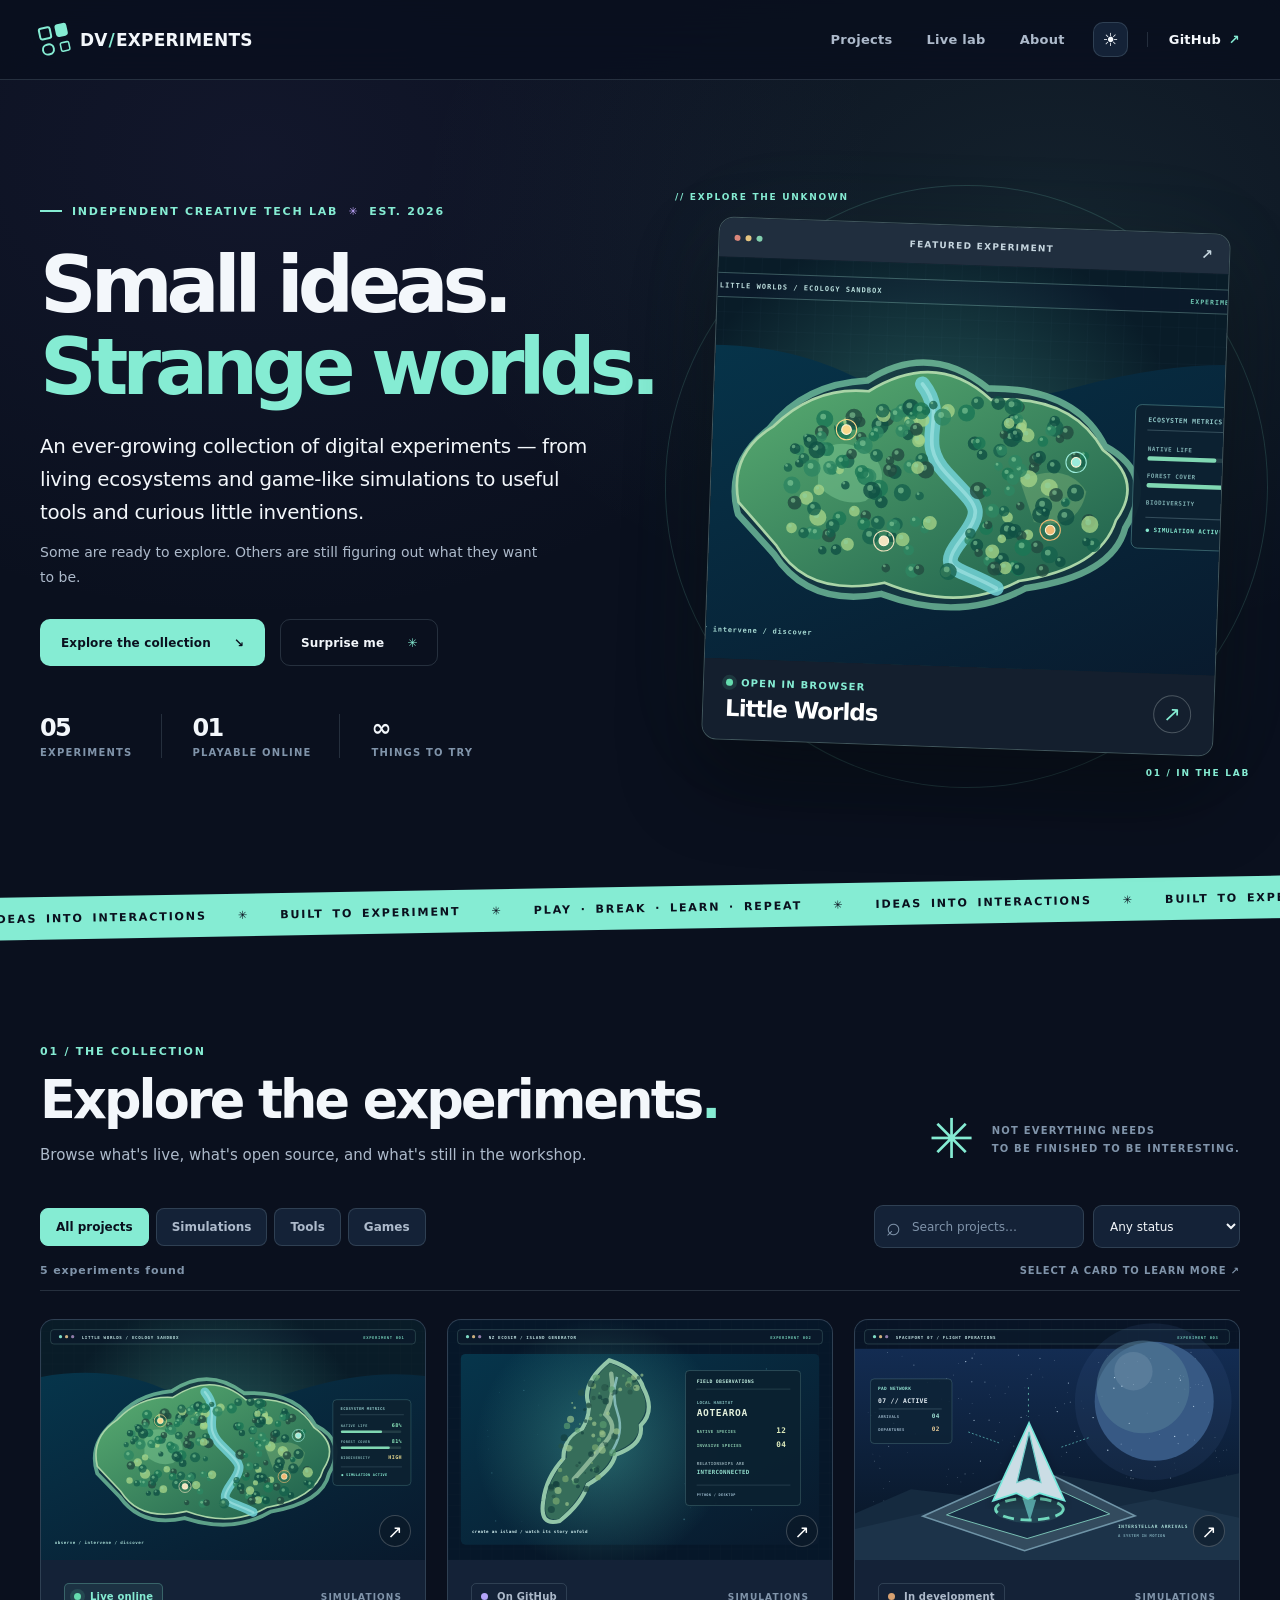
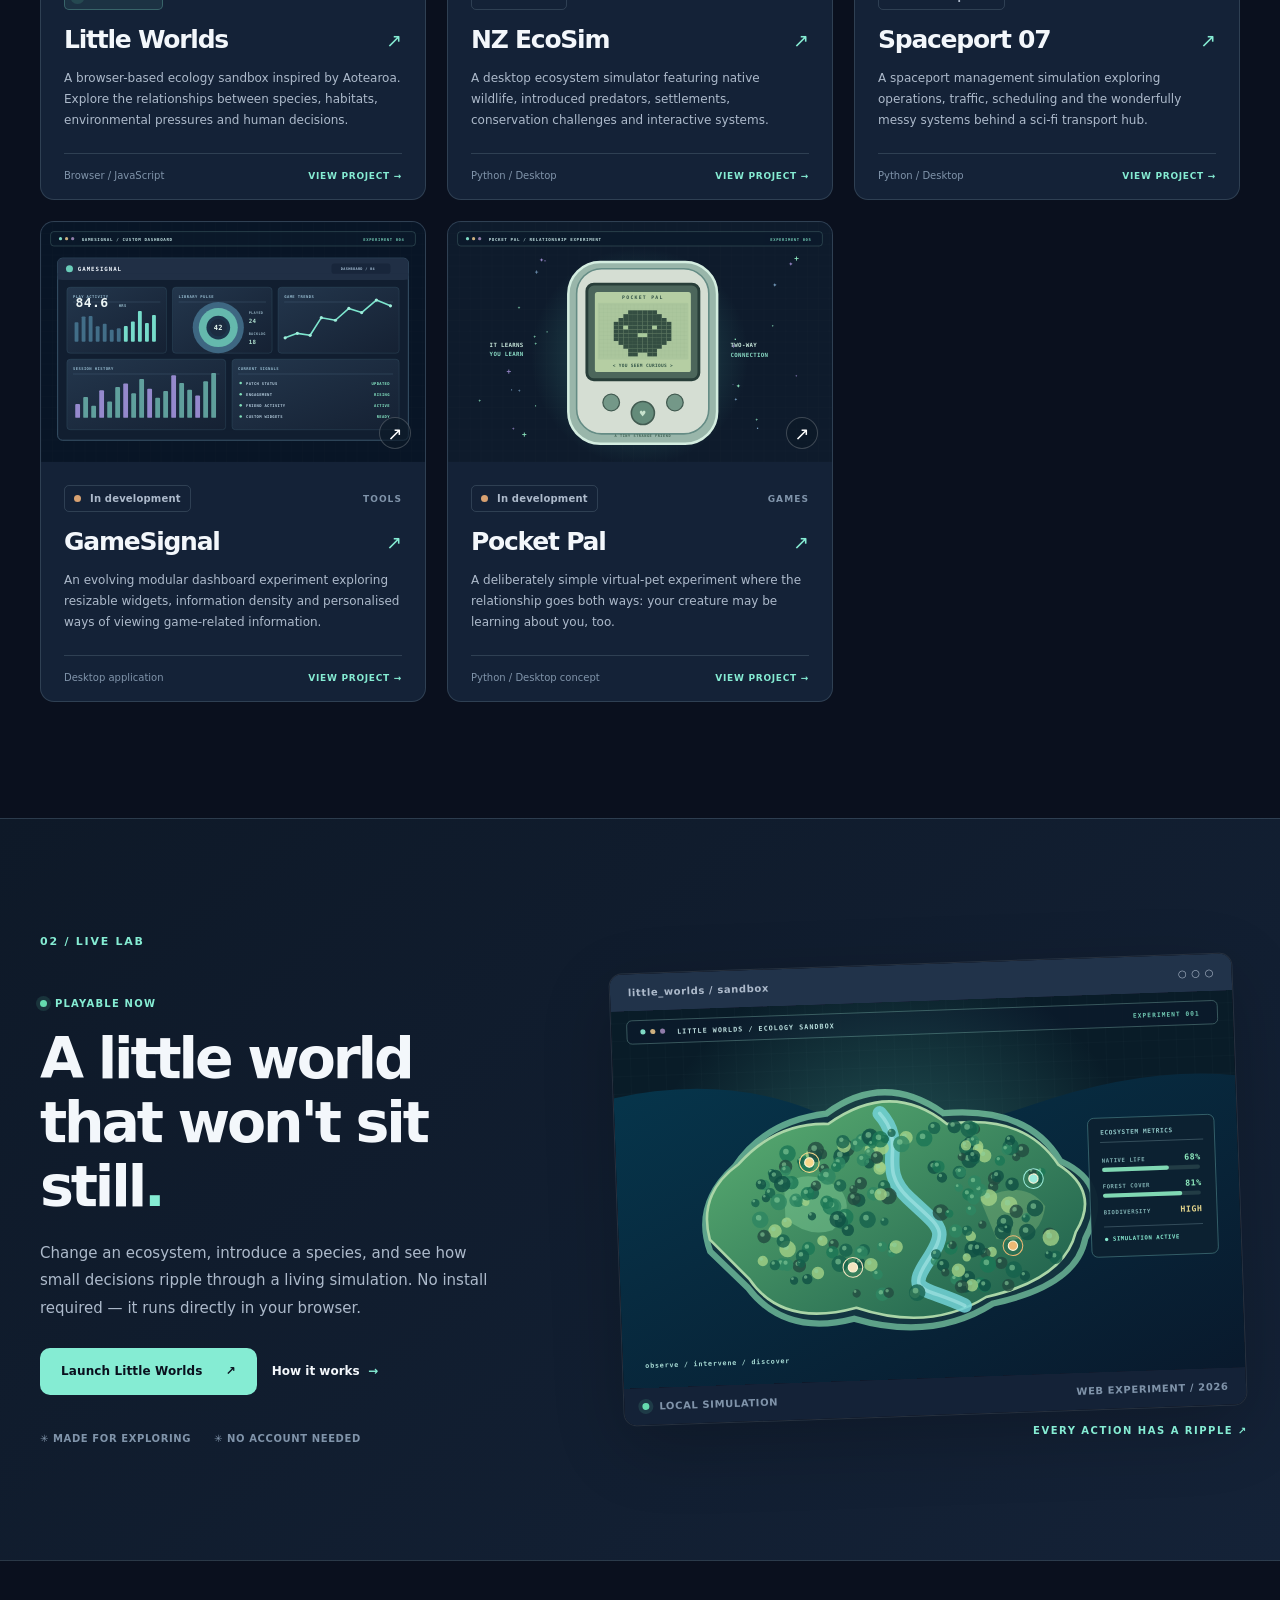
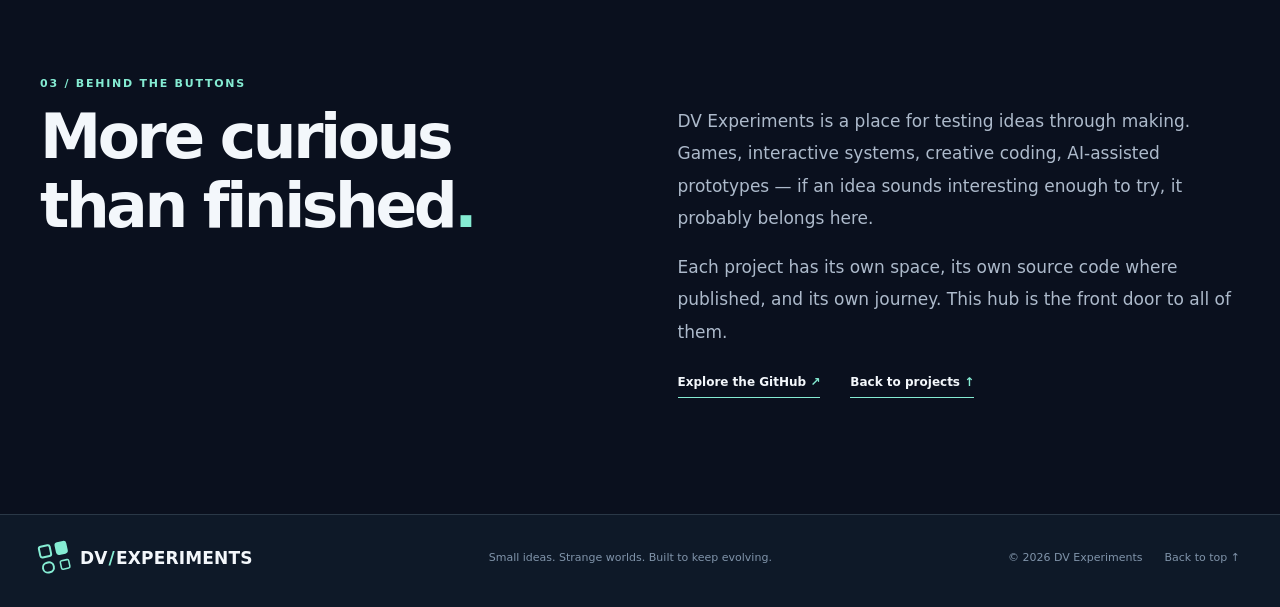
==== index.html @ 90ee7d02 "Add files via upload" ====
<!doctype html>
<html lang="en">
<head>
  <meta charset="utf-8">
  <meta name="viewport" content="width=device-width, initial-scale=1">
  <meta name="theme-color" content="#0b1220">
  <meta name="description" content="DV Experiments: an evolving collection of games, simulations, strange systems and creative technology projects.">
  <meta property="og:title" content="DV Experiments — Small ideas. Strange worlds.">
  <meta property="og:description" content="Play, explore, and peek behind the scenes of independent creative technology experiments.">
  <meta property="og:type" content="website">
  <title>DV Experiments — Small ideas. Strange worlds.</title>
  <link rel="icon" href="favicon.svg" type="image/svg+xml">
  <link rel="stylesheet" href="assets/styles.css">
  <script src="assets/projects.js" defer></script>
  <script src="assets/site.js" defer></script>
</head>
<body data-page="home">
<a class="skip-link" href="#main">Skip to content</a>
<header class="site-header">
  <nav class="nav shell" aria-label="Main navigation">
    <a class="brand" href="./" aria-label="DV Experiments home"><span class="brand-mark" aria-hidden="true"><span></span><span></span><span></span><span></span></span><span class="brand-wordmark">DV<span class="brand-slash">/</span>EXPERIMENTS</span></a>
    <div class="nav-links"><a href="#projects">Projects</a><a href="#live">Live lab</a><a href="#about">About</a></div>
    <div class="nav-actions"><button class="icon-button theme-toggle" type="button" aria-label="Switch to light theme" title="Toggle colour theme"><span class="theme-icon" aria-hidden="true">☀</span></button><a class="nav-github" href="https://github.com/DVExperiments" target="_blank" rel="noopener noreferrer">GitHub <span aria-hidden="true">↗</span></a></div>
  </nav>
</header>
<main id="main">
  <section class="hero shell" aria-labelledby="hero-title">
    <div class="hero-copy">
      <div class="eyebrow"><span class="eyebrow-line"></span> INDEPENDENT CREATIVE TECH LAB <span class="hero-star">✳</span> EST. 2026</div>
      <h1 id="hero-title">Small ideas.<br><span class="gradient-text">Strange worlds.</span></h1>
      <p class="hero-lead">An ever-growing collection of digital experiments — from living ecosystems and game-like simulations to useful tools and curious little inventions.</p>
      <p class="hero-sub">Some are ready to explore. Others are still figuring out what they want to be.</p>
      <div class="hero-buttons"><a class="button button-primary" href="#projects">Explore the collection <span aria-hidden="true">↘</span></a><button type="button" class="button button-quiet random-project">Surprise me <span aria-hidden="true">✳</span></button></div>
      <div class="hero-stats" aria-label="Project statistics"><div><strong id="stat-projects">—</strong><span>EXPERIMENTS</span></div><div><strong id="stat-live">—</strong><span>PLAYABLE ONLINE</span></div><div><strong>∞</strong><span>THINGS TO TRY</span></div></div>
    </div>
    <div class="hero-art" id="featured-hero" aria-label="Featured experiment">
      <div class="art-orbit orbit-one" aria-hidden="true"></div><div class="art-orbit orbit-two" aria-hidden="true"></div>
      <div class="hero-window"><div class="window-bar"><span class="window-dots" aria-hidden="true"><i></i><i></i><i></i></span><span class="window-title">FEATURED EXPERIMENT</span><span class="window-control" aria-hidden="true">↗</span></div><a id="hero-featured-image-link" class="hero-window-image" href="project.html?slug=little-worlds"><img id="hero-featured-image" src="assets/cover-little-worlds.svg" alt="Stylised ecosystem illustration"></a><div class="window-bottom"><div><span class="live-indicator"><span class="pulse-dot"></span> OPEN IN BROWSER</span><strong id="hero-featured-title">Little Worlds</strong></div><a class="small-arrow" id="hero-featured-link" href="project.html?slug=little-worlds" aria-label="View featured project">↗</a></div></div>
      <span class="floating-note note-a" aria-hidden="true">// EXPLORE THE UNKNOWN</span><span class="floating-note note-b" aria-hidden="true">01 / IN THE LAB</span>
    </div>
  </section>
  <div class="marquee-band" aria-hidden="true"><div class="marquee-track">IDEAS INTO INTERACTIONS <span>✳</span> BUILT TO EXPERIMENT <span>✳</span> PLAY · BREAK · LEARN · REPEAT <span>✳</span> IDEAS INTO INTERACTIONS <span>✳</span> BUILT TO EXPERIMENT <span>✳</span> PLAY · BREAK · LEARN · REPEAT <span>✳</span></div></div>
  <section class="collection-section section-space shell" id="projects" aria-labelledby="projects-title">
    <div class="section-heading"><div><p class="section-kicker">01 / THE COLLECTION</p><h2 id="projects-title">Explore the experiments<span class="period">.</span></h2><p>Browse what's live, what's open source, and what's still in the workshop.</p></div><div class="heading-aside"><span class="asterisk">✳</span><span>NOT EVERYTHING NEEDS<br>TO BE FINISHED TO BE INTERESTING.</span></div></div>
    <div class="project-toolbar"><div class="filter-chips" role="group" aria-label="Filter by category"><button class="filter-chip is-active" type="button" data-category="all" aria-pressed="true">All projects</button><button class="filter-chip" type="button" data-category="Simulations" aria-pressed="false">Simulations</button><button class="filter-chip" type="button" data-category="Tools" aria-pressed="false">Tools</button><button class="filter-chip" type="button" data-category="Games" aria-pressed="false">Games</button></div><div class="toolbar-controls"><label class="search-wrap"><span class="visually-hidden">Search projects</span><span aria-hidden="true">⌕</span><input id="project-search" type="search" autocomplete="off" placeholder="Search projects…"></label><label class="select-wrap"><span class="visually-hidden">Filter by availability</span><select id="project-availability"><option value="all">Any status</option><option value="live">Live online</option><option value="repository">Repository only</option><option value="development">In development</option></select></label></div></div>
    <div class="results-line"><span id="result-count" role="status" aria-live="polite">Loading collection…</span><span class="sort-note">SELECT A CARD TO LEARN MORE ↗</span></div>
    <div class="project-grid" id="project-grid" aria-label="Projects"></div>
    <div class="empty-state" id="empty-state" hidden><span aria-hidden="true">⌁</span><h3>No matching experiments</h3><p>Try a different keyword or reset the filters.</p><button type="button" class="button button-outline" id="reset-filters">Clear filters</button></div>
    <noscript><p>Please enable JavaScript to browse the interactive project gallery. You can also explore the <a href="https://github.com/DVExperiments">GitHub repositories directly</a>.</p></noscript>
  </section>
  <section id="live" class="feature-band section-space" aria-labelledby="live-title"><div class="shell feature-layout"><div class="feature-copy"><p class="section-kicker">02 / LIVE LAB</p><div class="live-indicator"><span class="pulse-dot"></span> PLAYABLE NOW</div><h2 id="live-title">A little world<br>that won't sit still<span class="period">.</span></h2><p>Change an ecosystem, introduce a species, and see how small decisions ripple through a living simulation. No install required — it runs directly in your browser.</p><div class="feature-buttons"><a class="button button-primary" href="https://dvexperiments.github.io/Little-Worlds-NZ/" target="_blank" rel="noopener noreferrer">Launch Little Worlds <span aria-hidden="true">↗</span></a><a class="text-link" href="project.html?slug=little-worlds">How it works <span aria-hidden="true">→</span></a></div><div class="feature-detail"><span>✳ MADE FOR EXPLORING</span><span>✳ NO ACCOUNT NEEDED</span></div></div><div class="feature-visual"><div class="feature-frame"><div class="feature-frame-head"><span>little_worlds / sandbox</span><span>○ ○ ○</span></div><img src="assets/cover-little-worlds.svg" alt="Illustrated bird’s-eye-view environment, representing Little Worlds" loading="lazy"><div class="feature-frame-foot"><span><span class="pulse-dot"></span> LOCAL SIMULATION</span><span>WEB EXPERIMENT / 2026</span></div></div><span class="feature-annotation" aria-hidden="true">EVERY ACTION HAS A RIPPLE ↗</span></div></div></section>
  <section class="about-section section-space shell" id="about" aria-labelledby="about-title"><div class="about-layout"><div><p class="section-kicker">03 / BEHIND THE BUTTONS</p><h2 id="about-title">More curious<br>than finished<span class="period">.</span></h2></div><div class="about-copy"><p>DV Experiments is a place for testing ideas through making. Games, interactive systems, creative coding, AI-assisted prototypes — if an idea sounds interesting enough to try, it probably belongs here.</p><p>Each project has its own space, its own source code where published, and its own journey. This hub is the front door to all of them.</p><div class="about-links"><a href="https://github.com/DVExperiments" target="_blank" rel="noopener noreferrer">Explore the GitHub <span aria-hidden="true">↗</span></a><a href="#projects">Back to projects <span aria-hidden="true">↑</span></a></div></div></div></section>
</main>
<footer class="footer"><div class="shell footer-inner"><a class="brand footer-brand" href="./"><span class="brand-mark" aria-hidden="true"><span></span><span></span><span></span><span></span></span><span class="brand-wordmark">DV<span class="brand-slash">/</span>EXPERIMENTS</span></a><span>Small ideas. Strange worlds. Built to keep evolving.</span><div><span>© <span class="current-year">2026</span> DV Experiments</span><a href="#main">Back to top ↑</a></div></div></footer>
</body>
</html>
---- assets/styles.css ----
:root{color-scheme:dark;--bg:#0a101e;--bg2:#0e1928;--surface:#142237;--surface2:#182a3e;--surface3:#21334a;--text:#f3f7fb;--muted:#adbacb;--soft:#8094aa;--line:rgba(183,214,227,.16);--accent:#85ecd3;--accent-rgb:133,236,211;--secondary-accent:#c2a8ff;--shadow:0 22px 70px rgba(0,0,0,.2);--outline:#d9fef4;font-family:Inter,ui-sans-serif,system-ui,-apple-system,BlinkMacSystemFont,"Segoe UI",sans-serif;font-synthesis:none}
:root[data-theme="light"]{color-scheme:light;--bg:#f5f7f7;--bg2:#edf2f1;--surface:#fff;--surface2:#e7efee;--surface3:#dce9e7;--text:#152435;--muted:#516575;--soft:#5d7886;--line:rgba(26,67,77,.16);--accent:#007b65;--accent-rgb:0,123,101;--secondary-accent:#6250bb;--shadow:0 20px 40px rgba(24,51,63,.07);--outline:#008d77}
*{box-sizing:border-box}html{scroll-behavior:smooth;scroll-padding-top:100px}body{margin:0;background:var(--bg);color:var(--text);min-width:320px;-webkit-font-smoothing:antialiased}body::before{content:"";position:absolute;z-index:-1;top:0;left:0;right:0;height:920px;pointer-events:none;background:radial-gradient(ellipse at 82% 23%,rgba(var(--accent-rgb),.08),transparent 43%),radial-gradient(ellipse at 20% 17%,rgba(102,92,180,.09),transparent 43%)}a{color:inherit;text-decoration:none}button,input,select{font:inherit}button{cursor:pointer}img{display:block;max-width:100%}h1,h2,h3,p{margin-top:0}h1,h2,h3{letter-spacing:-.055em}::selection{background:var(--accent);color:var(--bg)}:focus-visible{outline:3px solid var(--outline);outline-offset:4px}.shell{width:min(1200px,calc(100% - 68px));margin-inline:auto}.visually-hidden{position:absolute;width:1px;height:1px;clip-path:inset(50%);white-space:nowrap;overflow:hidden}.skip-link{position:absolute;z-index:999;top:-60px;left:20px;padding:12px 18px;background:var(--accent);color:var(--bg);border-radius:8px}.skip-link:focus{top:12px}.period{color:var(--accent)}
.site-header{position:sticky;z-index:50;top:0;background:color-mix(in srgb,var(--bg) 87%,transparent);backdrop-filter:blur(20px);border-bottom:1px solid var(--line)}.nav{height:79px;display:flex;align-items:center;gap:28px}.brand{display:inline-flex;align-items:center;gap:11px;white-space:nowrap}.brand-mark{width:29px;height:29px;display:grid;grid-template-columns:1fr 1fr;gap:4px;transform:rotate(-12deg)}.brand-mark span{display:block;border:2px solid var(--accent);border-radius:3px}.brand-mark span:nth-child(2){background:var(--accent)}.brand-mark span:nth-child(3){border-radius:100%}.brand-mark span:nth-child(4){transform:scale(.78)}.brand-wordmark{font-size:17px;font-weight:900;letter-spacing:.01em}.brand-slash{color:var(--accent);padding:0 1px}.nav-links{margin-left:auto;display:flex;gap:34px;align-items:center}.nav-links a,.nav-github{font-size:13px;font-weight:700;letter-spacing:.02em;color:var(--muted);transition:color .2s}.nav-links a:hover,.nav-github:hover{color:var(--accent)}.nav-actions{display:flex;gap:19px;align-items:center}.icon-button{width:35px;height:35px;border-radius:10px;border:1px solid var(--line);color:var(--text);background:var(--surface);font-size:18px;transition:background .2s}.icon-button:hover{background:var(--surface3)}.nav-github{border-left:1px solid var(--line);padding-left:21px;color:var(--text)}.nav-github span{color:var(--accent);margin-left:3px}
.hero{display:grid;grid-template-columns:1.06fr .94fr;align-items:center;gap:34px;padding-block:100px 104px;min-height:676px}.eyebrow,.section-kicker{color:var(--accent);font-size:11px;letter-spacing:.16em;font-weight:850}.eyebrow{display:flex;align-items:center;gap:10px;white-space:nowrap}.eyebrow-line{display:inline-block;width:22px;height:2px;background:var(--accent)}.hero-star{color:var(--secondary-accent)}.hero h1{font-size:clamp(56px,6.15vw,90px);line-height:1.05;font-weight:850;letter-spacing:-.077em;margin:26px 0 22px}.gradient-text{color:var(--accent)}.hero-lead{font-size:clamp(16px,1.55vw,20px);line-height:1.66;max-width:570px;color:var(--text);letter-spacing:-.017em;margin-bottom:10px}.hero-sub{max-width:515px;font-size:14px;line-height:1.8;color:var(--muted);margin-bottom:29px}.hero-buttons,.feature-buttons{display:flex;align-items:center;gap:15px;flex-wrap:wrap}.button{display:inline-flex;align-items:center;justify-content:center;gap:23px;min-height:47px;border-radius:10px;border:1px solid transparent;padding:12px 20px;font-size:12px;font-weight:850;letter-spacing:.01em;transition:transform .2s,background .2s,border-color .2s}.button:hover{transform:translateY(-2px)}.button-primary{background:var(--accent);color:var(--bg)}:root[data-theme="light"] .button-primary{color:#fff}.button-primary:hover{background:color-mix(in srgb,var(--accent) 78%,#fff)}.button-quiet{background:transparent;border:1px solid var(--line);color:var(--text)}.button-quiet:hover,.button-outline:hover{border-color:var(--accent)}.button-quiet span{color:var(--accent)}.button-outline{border-color:var(--line);color:var(--text);background:var(--surface)}.hero-stats{display:flex;gap:31px;margin-top:48px}.hero-stats>div{padding-right:28px;border-right:1px solid var(--line);display:flex;flex-direction:column;gap:5px}.hero-stats>div:last-child{border:0}.hero-stats strong{font-size:24px;letter-spacing:-.07em;font-weight:800}.hero-stats span{color:var(--soft);font-size:10px;letter-spacing:.12em;font-weight:750}
.hero-art{position:relative;min-width:0;display:flex;align-items:center;justify-content:center;padding:45px 0 35px}.art-orbit{position:absolute;border:1px solid rgba(var(--accent-rgb),.16);border-radius:50%;pointer-events:none}.orbit-one{width:110%;aspect-ratio:1;transform:rotate(22deg)}.orbit-two{width:84%;aspect-ratio:1;transform:rotate(-37deg);border-style:dashed}.hero-window{position:relative;z-index:2;width:min(100%,512px);background:#121e2b;border:1px solid rgba(204,249,237,.25);border-radius:15px;overflow:hidden;transform:rotate(2deg);box-shadow:0 40px 80px rgba(0,0,0,.40),0 0 100px rgba(89,218,182,.05);transition:transform .3s}.hero-window:hover{transform:rotate(0deg) translateY(-3px)}.window-bar{height:39px;background:#202e3e;display:flex;align-items:center;justify-content:space-between;padding:0 15px;color:#c6d6df;font-size:9px;letter-spacing:.14em;font-weight:750}.window-dots{display:flex;gap:5px}.window-dots i{display:block;width:6px;height:6px;border-radius:50%;background:#7e8b9e}.window-dots i:first-child{background:#da867b}.window-dots i:nth-child(2){background:#e4c480}.window-dots i:nth-child(3){background:#82cfae}.window-control{font-size:14px}.hero-window-image{display:block;overflow:hidden}.hero-window-image img{width:100%;aspect-ratio:1.27;object-fit:cover;transition:transform .45s}.hero-window-image:hover img{transform:scale(1.045)}.window-bottom{background:#141f2e;display:flex;align-items:center;justify-content:space-between;padding:18px 22px;color:#fff}.window-bottom>div{display:flex;flex-direction:column;gap:7px}.window-bottom strong{font-size:23px;letter-spacing:-.045em}.live-indicator{display:inline-flex;align-items:center;gap:8px;color:var(--accent);font-size:10px;letter-spacing:.12em;font-weight:850}.window-bottom .live-indicator{color:#85ecd3}.pulse-dot,.status-dot{display:inline-block;flex:0 0 auto;width:7px;height:7px;border-radius:50%;background:#65dcae;box-shadow:0 0 0 4px rgba(101,220,174,.13)}.pulse-dot{animation:pulse 2.1s ease-in-out infinite}.status-dot{background:var(--soft);box-shadow:none}.small-arrow{width:38px;height:38px;border:1px solid rgba(233,248,241,.25);border-radius:50%;display:grid;place-items:center;color:#85ecd3;font-size:21px;transition:background .2s}.small-arrow:hover{background:rgba(133,236,211,.15)}.floating-note{position:absolute;z-index:3;color:var(--accent);font-size:9px;letter-spacing:.19em;font-weight:800}.note-a{left:-17px;top:12px}.note-b{right:-10px;bottom:5px}
.marquee-band{overflow:hidden;background:var(--accent);color:var(--bg);height:42px;display:flex;align-items:center;transform:rotate(-1deg) scale(1.015)}:root[data-theme="light"] .marquee-band{color:white}.marquee-track{white-space:nowrap;word-spacing:.28em;font-size:11px;font-weight:900;letter-spacing:.16em;animation:drift 32s linear infinite}.marquee-track span{padding:0 22px}@keyframes drift{from{transform:translateX(0)}to{transform:translateX(-25%)}}@keyframes pulse{50%{box-shadow:0 0 0 7px rgba(101,220,174,.04)}}.section-space{padding-top:116px;padding-bottom:116px}.section-heading{display:flex;justify-content:space-between;align-items:end;gap:20px;margin-bottom:38px}.section-heading h2,.about-section h2,.next-project h2{font-size:clamp(36px,4.1vw,56px);font-weight:800;line-height:1.12;margin:13px 0 14px}.section-heading p:not(.section-kicker){color:var(--muted);max-width:600px;font-size:15px;line-height:1.6;margin:0}.heading-aside{display:flex;align-items:center;gap:16px;color:var(--soft);font-size:10px;letter-spacing:.12em;font-weight:800;line-height:1.8}.asterisk{font-size:55px;color:var(--accent);line-height:1}
.project-toolbar{display:flex;gap:20px;justify-content:space-between;align-items:center;flex-wrap:wrap;margin-bottom:16px}.filter-chips{display:flex;gap:7px;flex-wrap:wrap}.filter-chip{border:1px solid var(--line);border-radius:8px;background:var(--surface);color:var(--muted);font-size:12px;font-weight:730;padding:11px 15px;transition:all .2s}.filter-chip:hover{border-color:var(--accent);color:var(--text)}.filter-chip.is-active{background:var(--accent);color:var(--bg);border-color:var(--accent)}:root[data-theme="light"] .filter-chip.is-active{color:#fff}.toolbar-controls{display:flex;gap:9px;align-items:center}.search-wrap{width:210px;display:flex;align-items:center;gap:9px;border:1px solid var(--line);background:var(--surface);padding:0 11px;border-radius:9px}.search-wrap>span:not(.visually-hidden){font-size:25px;line-height:1;color:var(--soft)}.search-wrap:focus-within{border-color:var(--accent)}.search-wrap input{width:100%;min-width:0;background:transparent;color:var(--text);outline:none;border:0;font-size:12px;height:41px}.search-wrap input::placeholder{color:var(--soft)}.select-wrap select{height:43px;max-width:147px;background:var(--surface);border:1px solid var(--line);border-radius:9px;color:var(--text);font-size:12px;padding:0 28px 0 12px;cursor:pointer}.results-line{display:flex;justify-content:space-between;align-items:center;border-bottom:1px solid var(--line);margin-bottom:28px;padding-bottom:13px;color:var(--soft);font-size:11px;font-weight:800;letter-spacing:.08em}.sort-note{color:var(--soft);font-size:10px}.project-grid{display:grid;grid-template-columns:repeat(3,minmax(0,1fr));gap:21px}.project-card{background:var(--surface);border:1px solid var(--line);border-radius:14px;min-width:0;overflow:hidden;display:flex;flex-direction:column;transition:transform .25s,border-color .25s,box-shadow .25s}.project-card:hover{transform:translateY(-5px);border-color:rgba(var(--accent-rgb),.5);box-shadow:var(--shadow)}.card-visual{position:relative;display:block;overflow:hidden;background:var(--surface3);aspect-ratio:1.6}.card-visual img{height:100%;width:100%;object-fit:cover;transition:transform .5s}.project-card:hover .card-visual img{transform:scale(1.055)}.visual-index{position:absolute;top:15px;left:16px;font-size:9px;letter-spacing:.15em;color:#fff;font-weight:900;text-shadow:0 2px 8px rgba(0,0,0,.7)}.visual-arrow{position:absolute;right:14px;bottom:13px;width:32px;height:32px;display:grid;place-items:center;background:rgba(12,25,39,.6);border:1px solid rgba(255,255,255,.2);border-radius:50%;color:#fff;font-size:18px}.card-body{padding:23px 23px 18px;display:flex;flex:1;flex-direction:column}.card-meta{display:flex;align-items:center;justify-content:space-between;gap:9px;margin-bottom:15px}.card-meta>span:last-child{font-size:9px;color:var(--soft);font-weight:850;letter-spacing:.12em}.status-pill{white-space:nowrap;display:inline-flex;align-items:center;gap:9px;padding:7px 9px;border-radius:5px;border:1px solid var(--line);color:var(--muted);font-size:10px;font-weight:850;letter-spacing:.018em}.status-live{background:rgba(var(--accent-rgb),.08);border-color:rgba(var(--accent-rgb),.27);color:var(--accent)}.status-repository .status-dot{background:#b4a4fa}.status-development .status-dot{background:#d8a171}.card-title-link{display:flex;align-items:center;justify-content:space-between;gap:12px}.card-title-link h3{font-size:25px;line-height:1.2;margin:0;letter-spacing:-.05em}.card-title-link span{font-size:19px;color:var(--accent)}.card-body>p{font-size:12px;line-height:1.75;color:var(--muted);margin:13px 0 22px;flex:1}.card-bottom{border-top:1px solid var(--line);padding-top:16px;display:flex;justify-content:space-between;gap:10px;align-items:center}.card-bottom>span{font-size:10px;color:var(--soft)}.card-bottom>a{color:var(--accent);font-size:9px;letter-spacing:.08em;font-weight:850}.card-bottom>a:hover{text-decoration:underline}.empty-state{text-align:center;padding:80px 20px;border:1px dashed var(--line);border-radius:14px}.empty-state[hidden]{display:none}.empty-state>span{font-size:57px;color:var(--accent)}.empty-state h3{font-size:27px;margin:3px 0 9px}.empty-state p{color:var(--muted);margin-bottom:22px}
.feature-band{background:linear-gradient(140deg,var(--bg2),var(--surface));border-top:1px solid var(--line);border-bottom:1px solid var(--line)}.feature-layout{display:grid;grid-template-columns:.89fr 1.11fr;gap:75px;align-items:center}.feature-copy h2{font-size:clamp(39px,4.45vw,66px);line-height:1.12;margin:16px 0 21px}.feature-copy .live-indicator{margin-top:39px}.feature-copy>p:not(.section-kicker){max-width:460px;color:var(--muted);font-size:15px;line-height:1.85;margin-bottom:25px}.feature-buttons{margin-bottom:38px}.text-link{font-size:12px;color:var(--text);font-weight:800}.text-link span{color:var(--accent);margin-left:4px}.text-link:hover{color:var(--accent)}.feature-detail{display:flex;gap:23px;color:var(--soft);font-size:10px;font-weight:800;letter-spacing:.06em;flex-wrap:wrap}.feature-visual{position:relative;padding:25px 0}.feature-frame{transform:rotate(-2deg);border:1px solid var(--line);background:var(--bg);box-shadow:var(--shadow);border-radius:13px;overflow:hidden}.feature-frame img{width:100%;aspect-ratio:1.65;object-fit:cover}.feature-frame-head,.feature-frame-foot{display:flex;align-items:center;justify-content:space-between;padding:13px 18px;font-size:10px;color:var(--muted);font-weight:750;letter-spacing:.06em}.feature-frame-head{background:var(--surface3)}.feature-frame-foot{background:var(--surface);color:var(--soft)}.feature-frame-foot>span:first-child{display:flex;align-items:center;gap:10px}.feature-annotation{position:absolute;bottom:5px;right:-8px;color:var(--accent);font-size:10px;letter-spacing:.15em;font-weight:800}.about-layout{display:grid;grid-template-columns:1fr 1fr;gap:75px}.about-section h2{font-size:clamp(40px,4.8vw,72px)}.about-copy{padding-top:28px}.about-copy p{font-size:17px;line-height:1.9;color:var(--muted)}.about-links{display:flex;gap:30px;flex-wrap:wrap;margin-top:27px}.about-links a{font-weight:800;font-size:12px;padding-bottom:8px;border-bottom:1px solid var(--accent)}.about-links a span{color:var(--accent)}.about-links a:hover{color:var(--accent)}.footer{border-top:1px solid var(--line);padding:28px 0 35px;background:var(--bg2)}.footer-inner{display:flex;justify-content:space-between;align-items:center;gap:28px}.footer-inner>span,.footer-inner>div{font-size:11px;color:var(--soft)}.footer-inner>div{display:flex;gap:22px}.footer-inner a:not(.brand):hover{color:var(--accent)}
/* Project detail template */
.project-layout{padding-top:45px}.back-link{display:inline-flex;align-items:center;gap:12px;color:var(--accent);font-size:11px;font-weight:850;letter-spacing:.12em}.back-link:hover{gap:17px}.detail-heading{margin-top:43px}.detail-title-row{display:flex;align-items:center;justify-content:space-between}.detail-status{display:flex;align-items:center;gap:17px;flex-wrap:wrap;color:var(--soft);font-size:12px;font-weight:680}.detail-heading h1{font-size:clamp(63px,8vw,115px);line-height:1.05;letter-spacing:-.082em;margin:22px 0 13px}.detail-tagline{font-size:clamp(18px,2.2vw,24px);color:var(--muted);margin-bottom:43px}.detail-asterisk{font-size:95px;color:var(--accent);line-height:1}.detail-cover{margin:0;position:relative;border-radius:16px;overflow:hidden;background:var(--surface2);border:1px solid var(--line)}.detail-cover img{width:100%;height:min(50vw,555px);min-height:240px;object-fit:cover}.detail-cover figcaption{position:absolute;right:18px;bottom:18px;font-size:9px;letter-spacing:.15em;font-weight:900;padding:10px 12px;border-radius:5px;color:#fff;background:rgba(4,15,23,.72)}.detail-content{display:grid;grid-template-columns:1fr 1.03fr;gap:92px;padding:66px 0 90px;border-bottom:1px solid var(--line)}.detail-actions{display:flex;align-items:flex-start;gap:12px;flex-wrap:wrap;margin-bottom:59px}.unavailable-note{max-width:380px;padding:14px 18px;border:1px dashed var(--line);border-radius:9px;font-size:13px;line-height:1.65;color:var(--muted)}.detail-label{font-size:10px;color:var(--accent);font-weight:900;letter-spacing:.14em;margin-bottom:20px}.detail-intro{font-size:clamp(21px,2.4vw,29px);line-height:1.5;letter-spacing:-.033em;font-weight:620}.tag-list{display:flex;flex-wrap:wrap;gap:9px;margin-top:34px}.tag-list span{padding:10px 14px;background:var(--surface);border:1px solid var(--line);color:var(--muted);font-size:12px;border-radius:7px}.detail-section+.detail-section{margin-top:45px}.detail-section>p:not(.detail-label){font-size:14px;line-height:1.9;color:var(--muted);margin-bottom:16px}.highlight-list{margin:0;padding:0;list-style:none}.highlight-list li{display:flex;gap:14px;align-items:flex-start;padding:13px 0;border-bottom:1px solid var(--line);font-size:13px;line-height:1.65;color:var(--muted)}.highlight-list li span{color:var(--accent);font-size:19px;line-height:1}.project-note{margin-top:42px;padding:22px 24px;background:var(--surface);border:1px solid var(--line);border-left:3px solid var(--accent);border-radius:8px}.project-note strong{font-size:13px}.project-note p{font-size:12px;color:var(--muted);line-height:1.75;margin:8px 0 0}.next-project{padding:96px 0 120px}.related-grid{grid-template-columns:repeat(2,minmax(0,1fr))}.not-found{min-height:370px;padding:60px 0}.not-found h1{font-size:clamp(45px,7vw,80px)}.not-found p:not(.section-kicker){color:var(--muted);margin-bottom:25px}.error-page{min-height:100vh;display:flex;flex-direction:column;align-items:flex-start;justify-content:center}.error-code{font-size:12px;color:var(--accent);letter-spacing:.17em;font-weight:850;margin-top:85px}.error-page h1{font-size:clamp(50px,8vw,100px);line-height:1.1;margin:18px 0}.error-page p{font-size:17px;line-height:1.7;max-width:450px;color:var(--muted);margin-bottom:26px}
@media(max-width:1070px){.hero{padding-top:82px;gap:25px}.hero h1{font-size:clamp(51px,6vw,71px)}.eyebrow{font-size:9px}.hero-stats{gap:17px}.hero-stats>div{padding-right:17px}.project-grid{grid-template-columns:repeat(2,minmax(0,1fr))}.feature-layout{gap:40px}.detail-content{gap:45px}.heading-aside{display:none}}
@media(max-width:760px){.shell{width:min(100% - 40px,600px)}.nav{height:69px;gap:13px}.brand-wordmark{font-size:15px}.nav-links{display:none}.nav-actions{margin-left:auto;gap:10px}.nav-github{font-size:11px;padding-left:11px}.hero{grid-template-columns:1fr;padding-top:66px;padding-bottom:80px;min-height:auto;gap:30px}.hero h1{font-size:clamp(50px,9.7vw,78px)}.hero-lead{font-size:17px}.hero-art{max-width:560px;margin:0 auto;padding:38px 18px 10px}.hero-window{width:88%}.floating-note{font-size:8px}.note-a{left:8px}.note-b{right:8px}.art-orbit.orbit-one{width:96%}.art-orbit.orbit-two{width:78%}.hero-stats{margin-top:32px}.section-space{padding-block:79px}.section-heading h2{font-size:41px}.project-toolbar{align-items:stretch}.toolbar-controls{flex:1;flex-wrap:wrap}.search-wrap{width:auto;flex:1;min-width:160px}.select-wrap{flex:0 0 150px}.select-wrap select{width:100%}.feature-layout{grid-template-columns:1fr}.feature-copy .live-indicator{margin-top:23px}.feature-visual{margin-top:12px}.about-layout{grid-template-columns:1fr;gap:10px}.about-copy{padding-top:0}.footer-inner{align-items:flex-start;flex-direction:column;gap:17px}.detail-heading h1{font-size:clamp(61px,10.2vw,100px)}.detail-asterisk{font-size:55px}.detail-content{grid-template-columns:1fr;gap:39px;padding:45px 0 60px}.detail-actions{margin-bottom:36px}.next-project{padding:70px 0}.detail-cover figcaption{font-size:8px;bottom:9px;right:9px}}
@media(max-width:540px){.shell{width:calc(100% - 32px)}.hero h1{font-size:clamp(48px,12.25vw,67px)}.hero-stats{gap:13px}.hero-stats>div{padding-right:13px}.hero-stats strong{font-size:21px}.hero-stats span{font-size:8px}.hero-art{padding-inline:4px}.hero-window{width:93%}.project-grid,.related-grid{grid-template-columns:1fr}.project-toolbar{gap:12px}.filter-chip{font-size:11px;padding:10px 12px}.results-line .sort-note{display:none}.card-visual{aspect-ratio:1.8}.card-body{padding:21px}.feature-copy h2,.about-section h2{font-size:46px}.feature-detail{gap:10px}.feature-annotation{right:0}.detail-title-row{align-items:flex-start}.detail-asterisk{font-size:36px}.detail-heading h1{font-size:clamp(55px,11.8vw,77px)}.detail-tagline{margin-bottom:29px}.detail-cover img{height:270px}.section-heading{margin-bottom:25px}.eyebrow{flex-wrap:wrap;white-space:normal}.hero-stats>div:last-child{display:none}}
@media(prefers-reduced-motion:reduce){*,*::before,*::after{scroll-behavior:auto!important;animation:none!important;transition:none!important}}
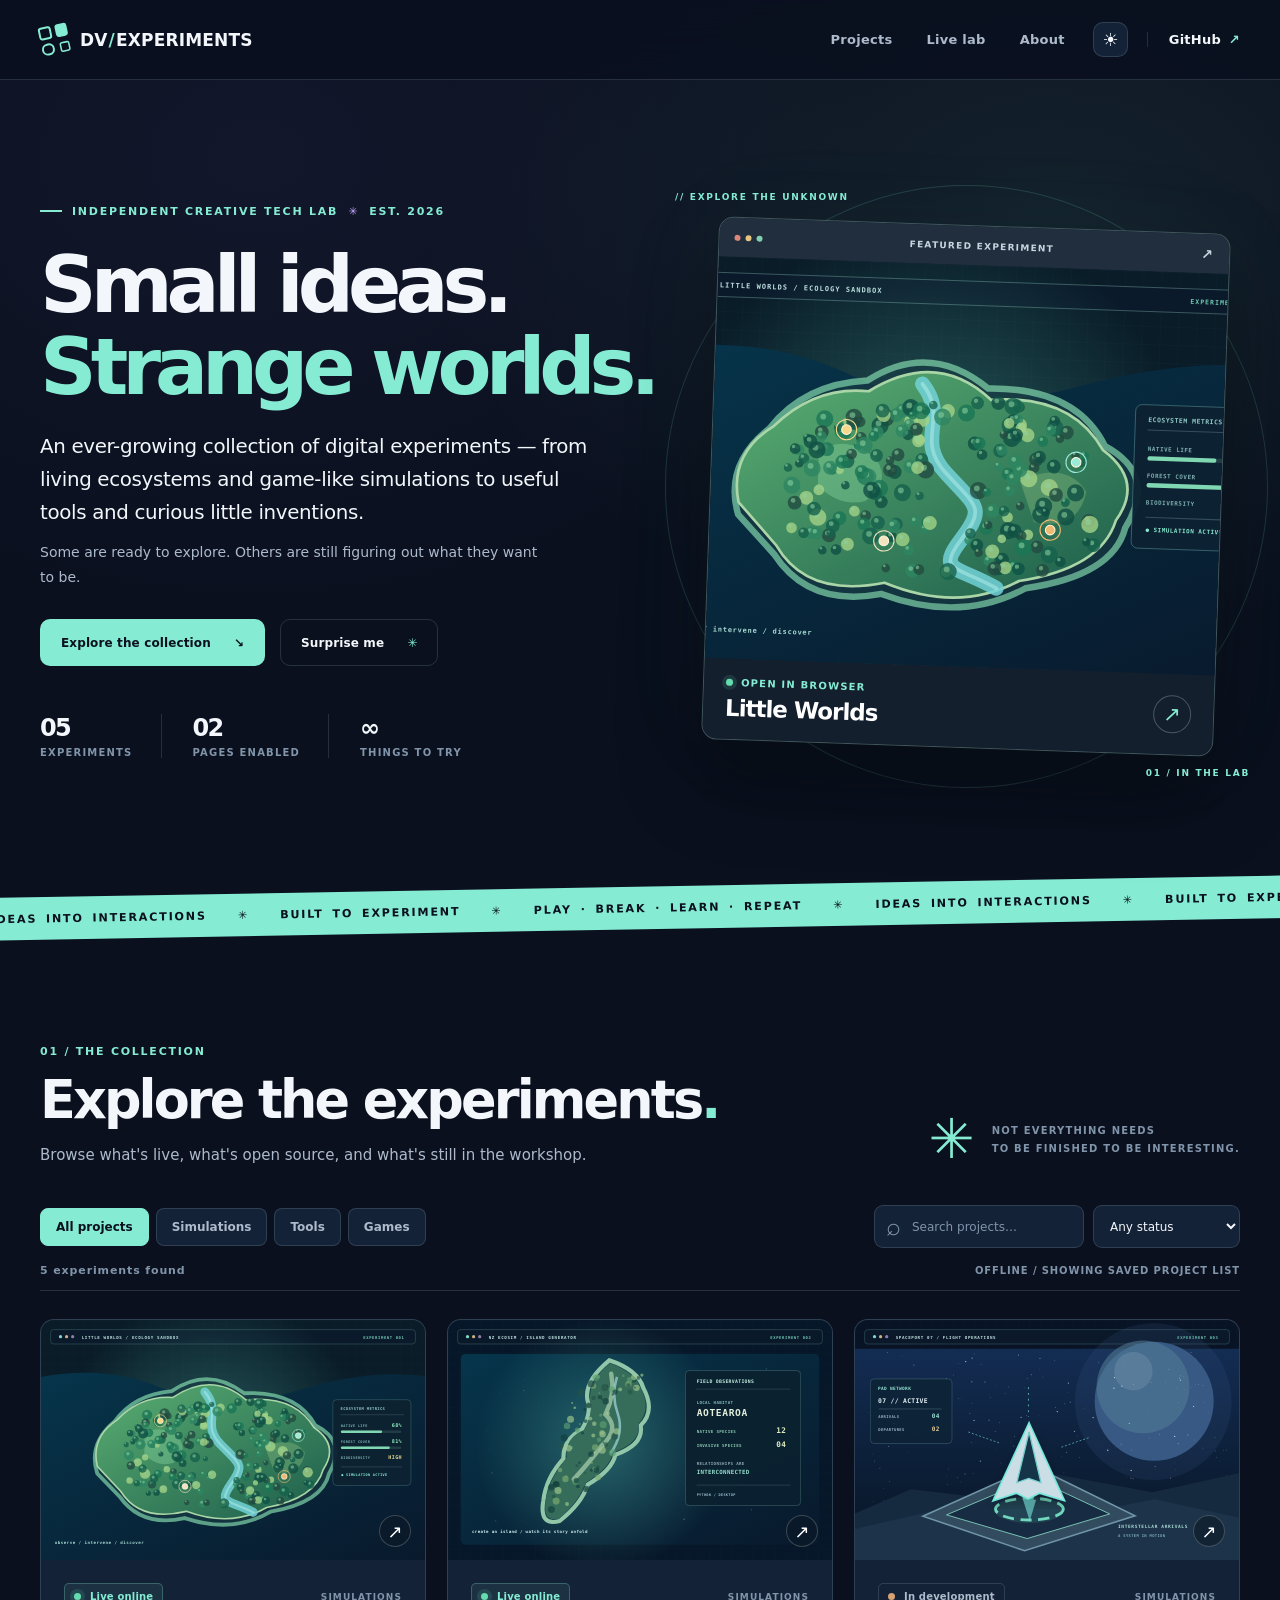
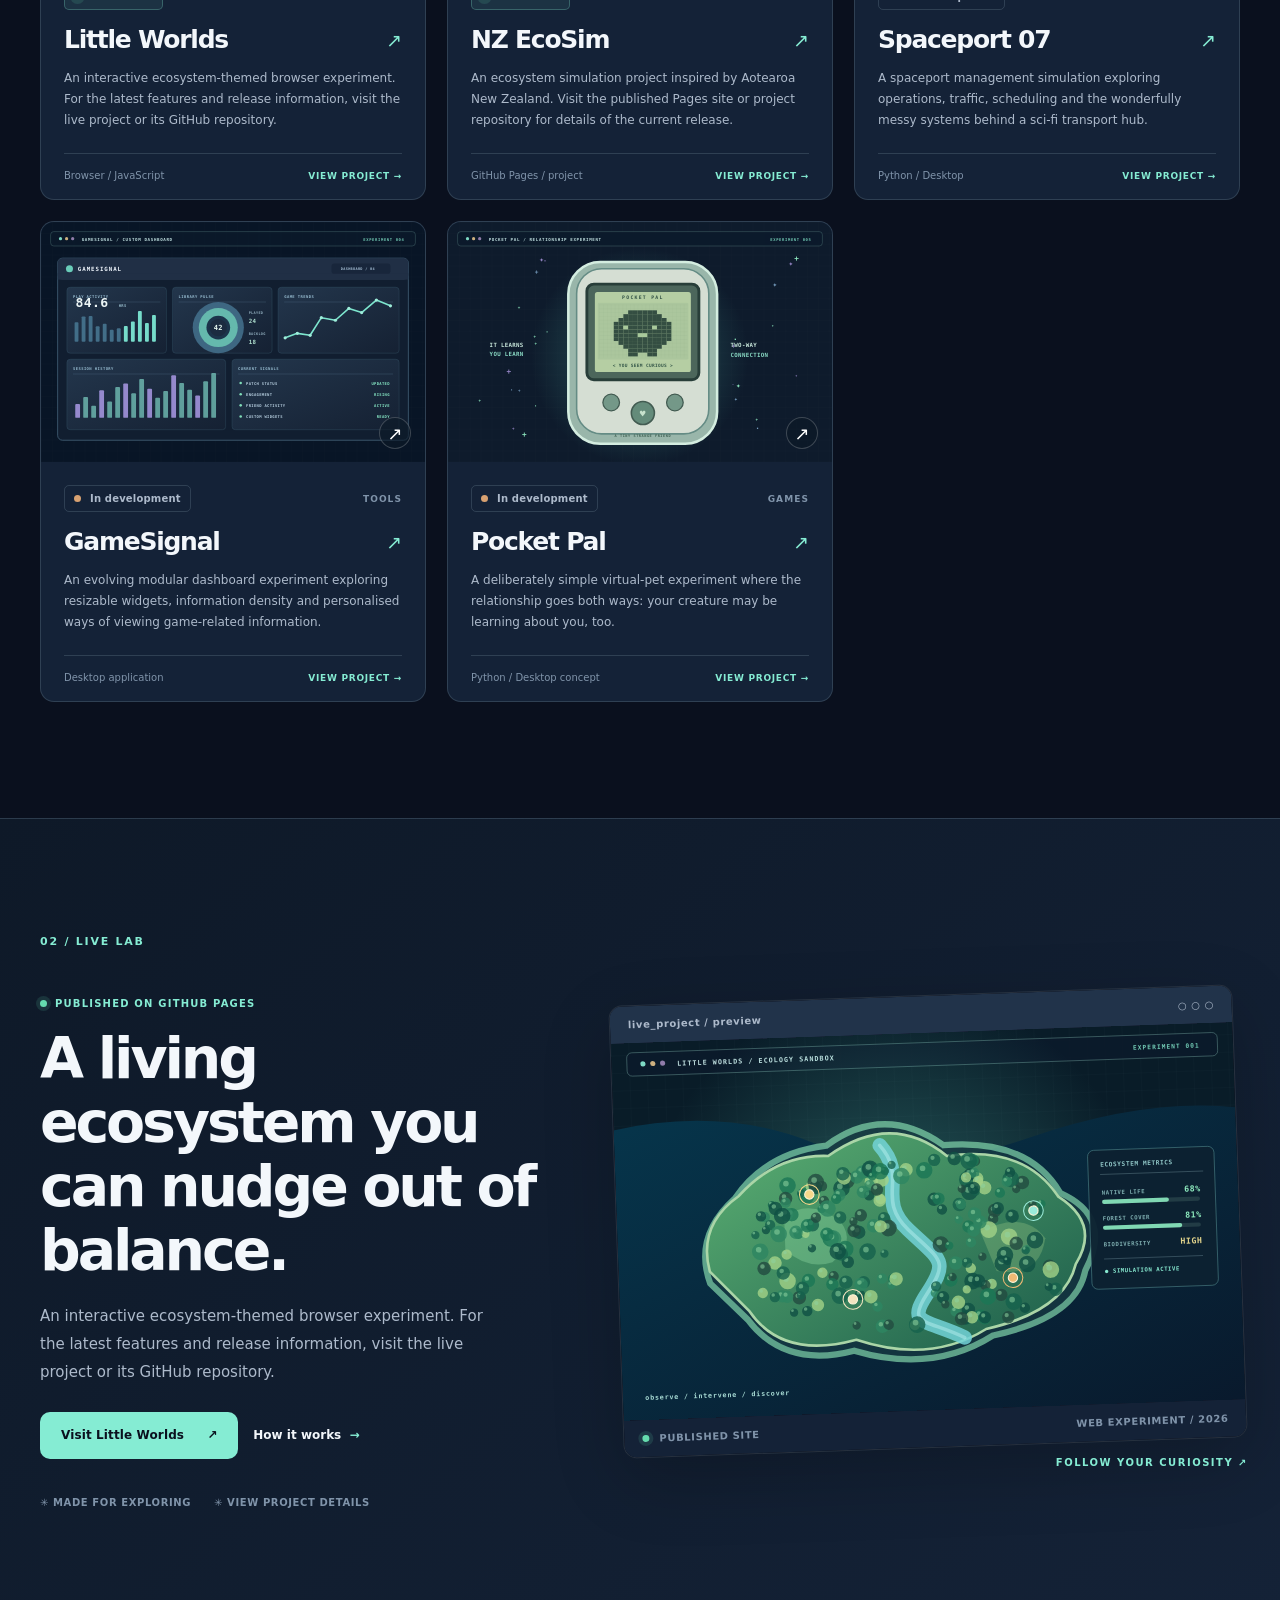
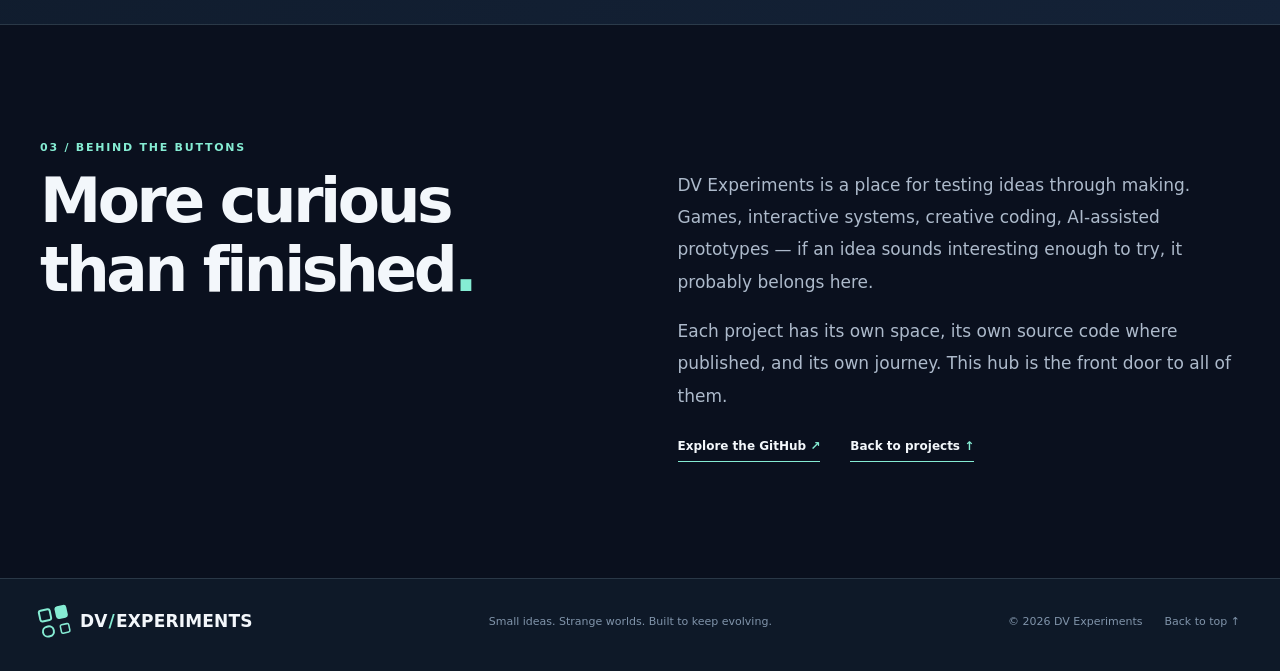
==== commit 61fbde27: "Add files via upload" ====
--- a/index.html
+++ b/index.html
@@ -12,6 +12,7 @@
   <link rel="icon" href="favicon.svg" type="image/svg+xml">
   <link rel="stylesheet" href="assets/styles.css">
   <script src="assets/projects.js" defer></script>
+  <script src="assets/project-sync.js" defer></script>
   <script src="assets/site.js" defer></script>
 </head>
 <body data-page="home">
@@ -31,7 +32,7 @@
       <p class="hero-lead">An ever-growing collection of digital experiments — from living ecosystems and game-like simulations to useful tools and curious little inventions.</p>
       <p class="hero-sub">Some are ready to explore. Others are still figuring out what they want to be.</p>
       <div class="hero-buttons"><a class="button button-primary" href="#projects">Explore the collection <span aria-hidden="true">↘</span></a><button type="button" class="button button-quiet random-project">Surprise me <span aria-hidden="true">✳</span></button></div>
-      <div class="hero-stats" aria-label="Project statistics"><div><strong id="stat-projects">—</strong><span>EXPERIMENTS</span></div><div><strong id="stat-live">—</strong><span>PLAYABLE ONLINE</span></div><div><strong>∞</strong><span>THINGS TO TRY</span></div></div>
+      <div class="hero-stats" aria-label="Project statistics"><div><strong id="stat-projects">—</strong><span>EXPERIMENTS</span></div><div><strong id="stat-live">—</strong><span>PAGES ENABLED</span></div><div><strong>∞</strong><span>THINGS TO TRY</span></div></div>
     </div>
     <div class="hero-art" id="featured-hero" aria-label="Featured experiment">
       <div class="art-orbit orbit-one" aria-hidden="true"></div><div class="art-orbit orbit-two" aria-hidden="true"></div>
@@ -43,12 +44,12 @@
   <section class="collection-section section-space shell" id="projects" aria-labelledby="projects-title">
     <div class="section-heading"><div><p class="section-kicker">01 / THE COLLECTION</p><h2 id="projects-title">Explore the experiments<span class="period">.</span></h2><p>Browse what's live, what's open source, and what's still in the workshop.</p></div><div class="heading-aside"><span class="asterisk">✳</span><span>NOT EVERYTHING NEEDS<br>TO BE FINISHED TO BE INTERESTING.</span></div></div>
     <div class="project-toolbar"><div class="filter-chips" role="group" aria-label="Filter by category"><button class="filter-chip is-active" type="button" data-category="all" aria-pressed="true">All projects</button><button class="filter-chip" type="button" data-category="Simulations" aria-pressed="false">Simulations</button><button class="filter-chip" type="button" data-category="Tools" aria-pressed="false">Tools</button><button class="filter-chip" type="button" data-category="Games" aria-pressed="false">Games</button></div><div class="toolbar-controls"><label class="search-wrap"><span class="visually-hidden">Search projects</span><span aria-hidden="true">⌕</span><input id="project-search" type="search" autocomplete="off" placeholder="Search projects…"></label><label class="select-wrap"><span class="visually-hidden">Filter by availability</span><select id="project-availability"><option value="all">Any status</option><option value="live">Live online</option><option value="repository">Repository only</option><option value="development">In development</option></select></label></div></div>
-    <div class="results-line"><span id="result-count" role="status" aria-live="polite">Loading collection…</span><span class="sort-note">SELECT A CARD TO LEARN MORE ↗</span></div>
+    <div class="results-line"><span id="result-count" role="status" aria-live="polite">Loading collection…</span><span class="sort-note" id="catalogue-sync" role="status" aria-live="polite">CHECKING PUBLIC REPOSITORIES…</span></div>
     <div class="project-grid" id="project-grid" aria-label="Projects"></div>
     <div class="empty-state" id="empty-state" hidden><span aria-hidden="true">⌁</span><h3>No matching experiments</h3><p>Try a different keyword or reset the filters.</p><button type="button" class="button button-outline" id="reset-filters">Clear filters</button></div>
     <noscript><p>Please enable JavaScript to browse the interactive project gallery. You can also explore the <a href="https://github.com/DVExperiments">GitHub repositories directly</a>.</p></noscript>
   </section>
-  <section id="live" class="feature-band section-space" aria-labelledby="live-title"><div class="shell feature-layout"><div class="feature-copy"><p class="section-kicker">02 / LIVE LAB</p><div class="live-indicator"><span class="pulse-dot"></span> PLAYABLE NOW</div><h2 id="live-title">A little world<br>that won't sit still<span class="period">.</span></h2><p>Change an ecosystem, introduce a species, and see how small decisions ripple through a living simulation. No install required — it runs directly in your browser.</p><div class="feature-buttons"><a class="button button-primary" href="https://dvexperiments.github.io/Little-Worlds-NZ/" target="_blank" rel="noopener noreferrer">Launch Little Worlds <span aria-hidden="true">↗</span></a><a class="text-link" href="project.html?slug=little-worlds">How it works <span aria-hidden="true">→</span></a></div><div class="feature-detail"><span>✳ MADE FOR EXPLORING</span><span>✳ NO ACCOUNT NEEDED</span></div></div><div class="feature-visual"><div class="feature-frame"><div class="feature-frame-head"><span>little_worlds / sandbox</span><span>○ ○ ○</span></div><img src="assets/cover-little-worlds.svg" alt="Illustrated bird’s-eye-view environment, representing Little Worlds" loading="lazy"><div class="feature-frame-foot"><span><span class="pulse-dot"></span> LOCAL SIMULATION</span><span>WEB EXPERIMENT / 2026</span></div></div><span class="feature-annotation" aria-hidden="true">EVERY ACTION HAS A RIPPLE ↗</span></div></div></section>
+  <section id="live" class="feature-band section-space" aria-labelledby="live-title"><div class="shell feature-layout"><div class="feature-copy"><p class="section-kicker">02 / LIVE LAB</p><div class="live-indicator"><span class="pulse-dot"></span> PUBLISHED ON GITHUB PAGES</div><h2 id="live-title">A little world<br>that won't sit still<span class="period">.</span></h2><p id="live-description">Explore this featured browser experiment.</p><div class="feature-buttons"><a class="button button-primary" id="live-launch" href="https://dvexperiments.github.io/Little-Worlds-NZ/" target="_blank" rel="noopener noreferrer">Launch Little Worlds <span aria-hidden="true">↗</span></a><a class="text-link" id="live-learn" href="project.html?slug=little-worlds">How it works <span aria-hidden="true">→</span></a></div><div class="feature-detail"><span>✳ MADE FOR EXPLORING</span><span>✳ VIEW PROJECT DETAILS</span></div></div><div class="feature-visual"><div class="feature-frame"><div class="feature-frame-head"><span>live_project / preview</span><span>○ ○ ○</span></div><img id="live-cover" src="assets/cover-little-worlds.svg" alt="Illustration representing Little Worlds" loading="lazy"><div class="feature-frame-foot"><span><span class="pulse-dot"></span> PUBLISHED SITE</span><span>WEB EXPERIMENT / 2026</span></div></div><span class="feature-annotation" aria-hidden="true">FOLLOW YOUR CURIOSITY ↗</span></div></div></section>
   <section class="about-section section-space shell" id="about" aria-labelledby="about-title"><div class="about-layout"><div><p class="section-kicker">03 / BEHIND THE BUTTONS</p><h2 id="about-title">More curious<br>than finished<span class="period">.</span></h2></div><div class="about-copy"><p>DV Experiments is a place for testing ideas through making. Games, interactive systems, creative coding, AI-assisted prototypes — if an idea sounds interesting enough to try, it probably belongs here.</p><p>Each project has its own space, its own source code where published, and its own journey. This hub is the front door to all of them.</p><div class="about-links"><a href="https://github.com/DVExperiments" target="_blank" rel="noopener noreferrer">Explore the GitHub <span aria-hidden="true">↗</span></a><a href="#projects">Back to projects <span aria-hidden="true">↑</span></a></div></div></div></section>
 </main>
 <footer class="footer"><div class="shell footer-inner"><a class="brand footer-brand" href="./"><span class="brand-mark" aria-hidden="true"><span></span><span></span><span></span><span></span></span><span class="brand-wordmark">DV<span class="brand-slash">/</span>EXPERIMENTS</span></a><span>Small ideas. Strange worlds. Built to keep evolving.</span><div><span>© <span class="current-year">2026</span> DV Experiments</span><a href="#main">Back to top ↑</a></div></div></footer>
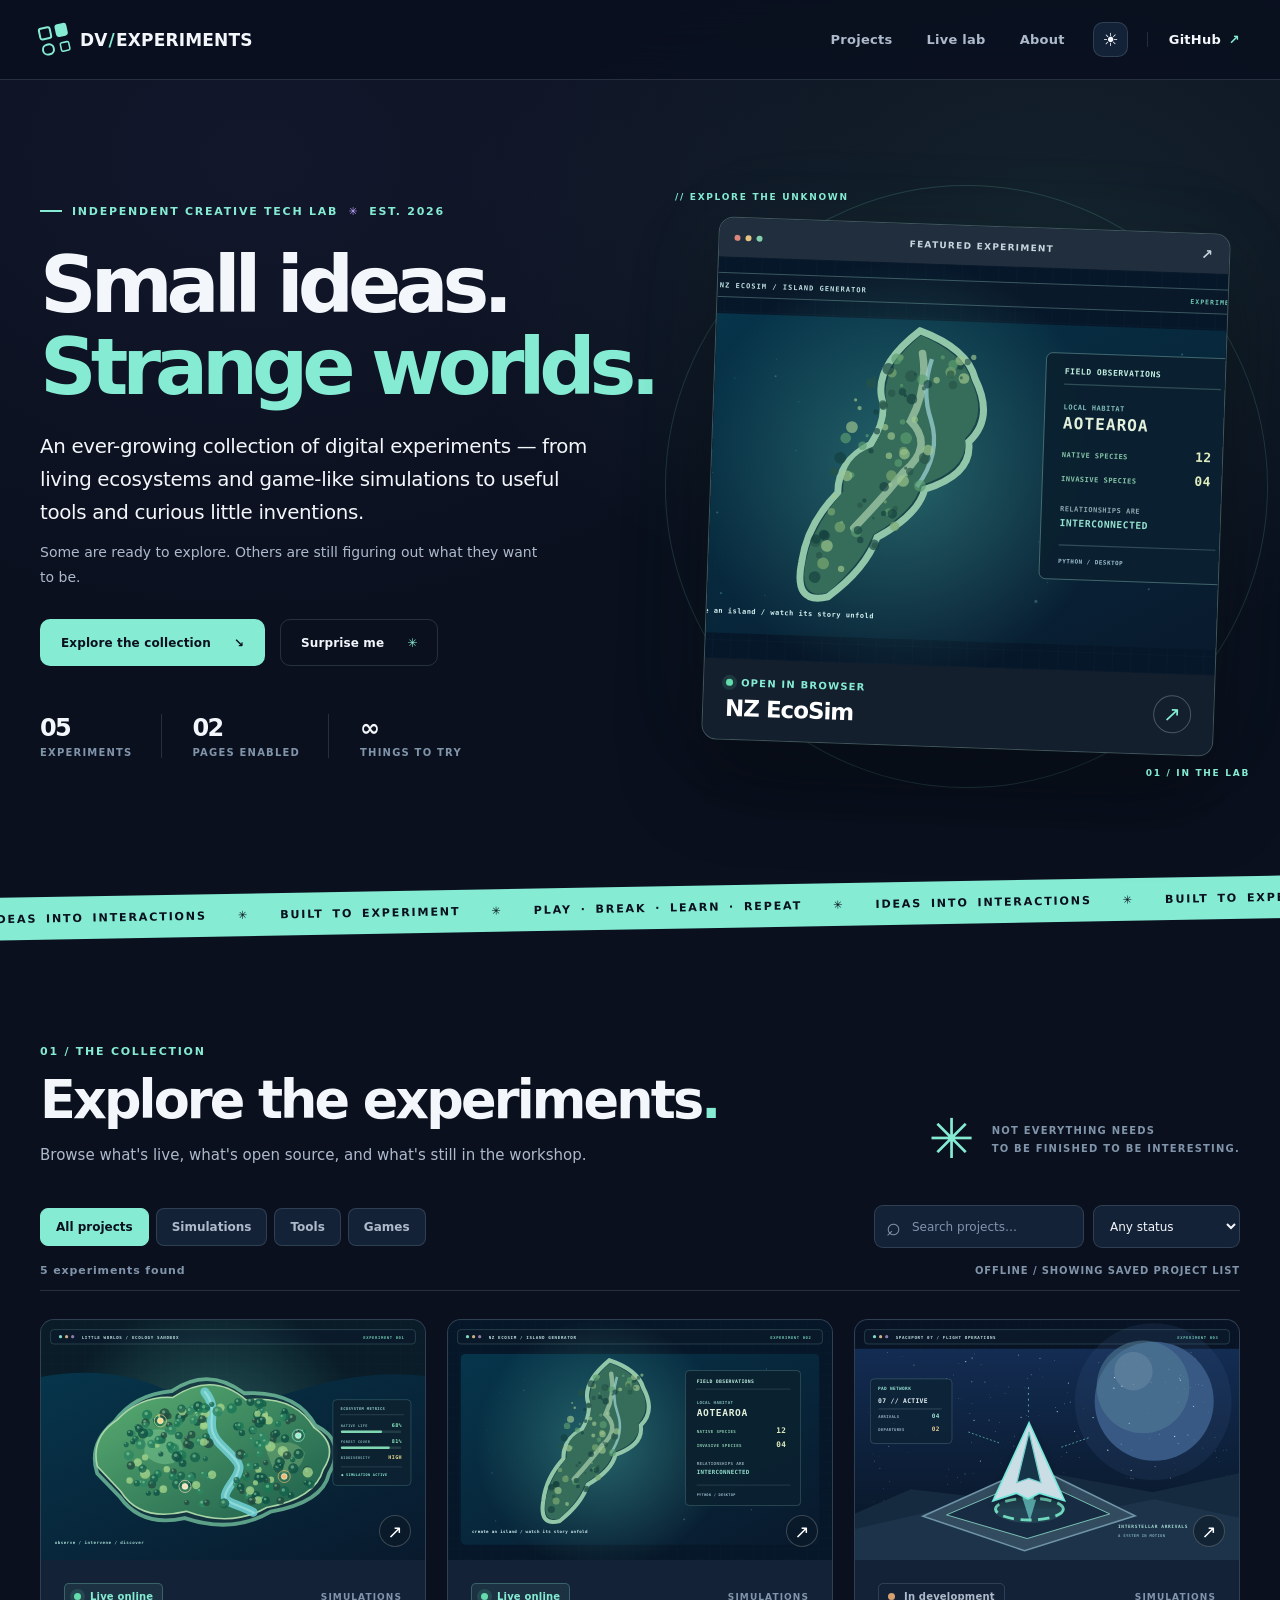
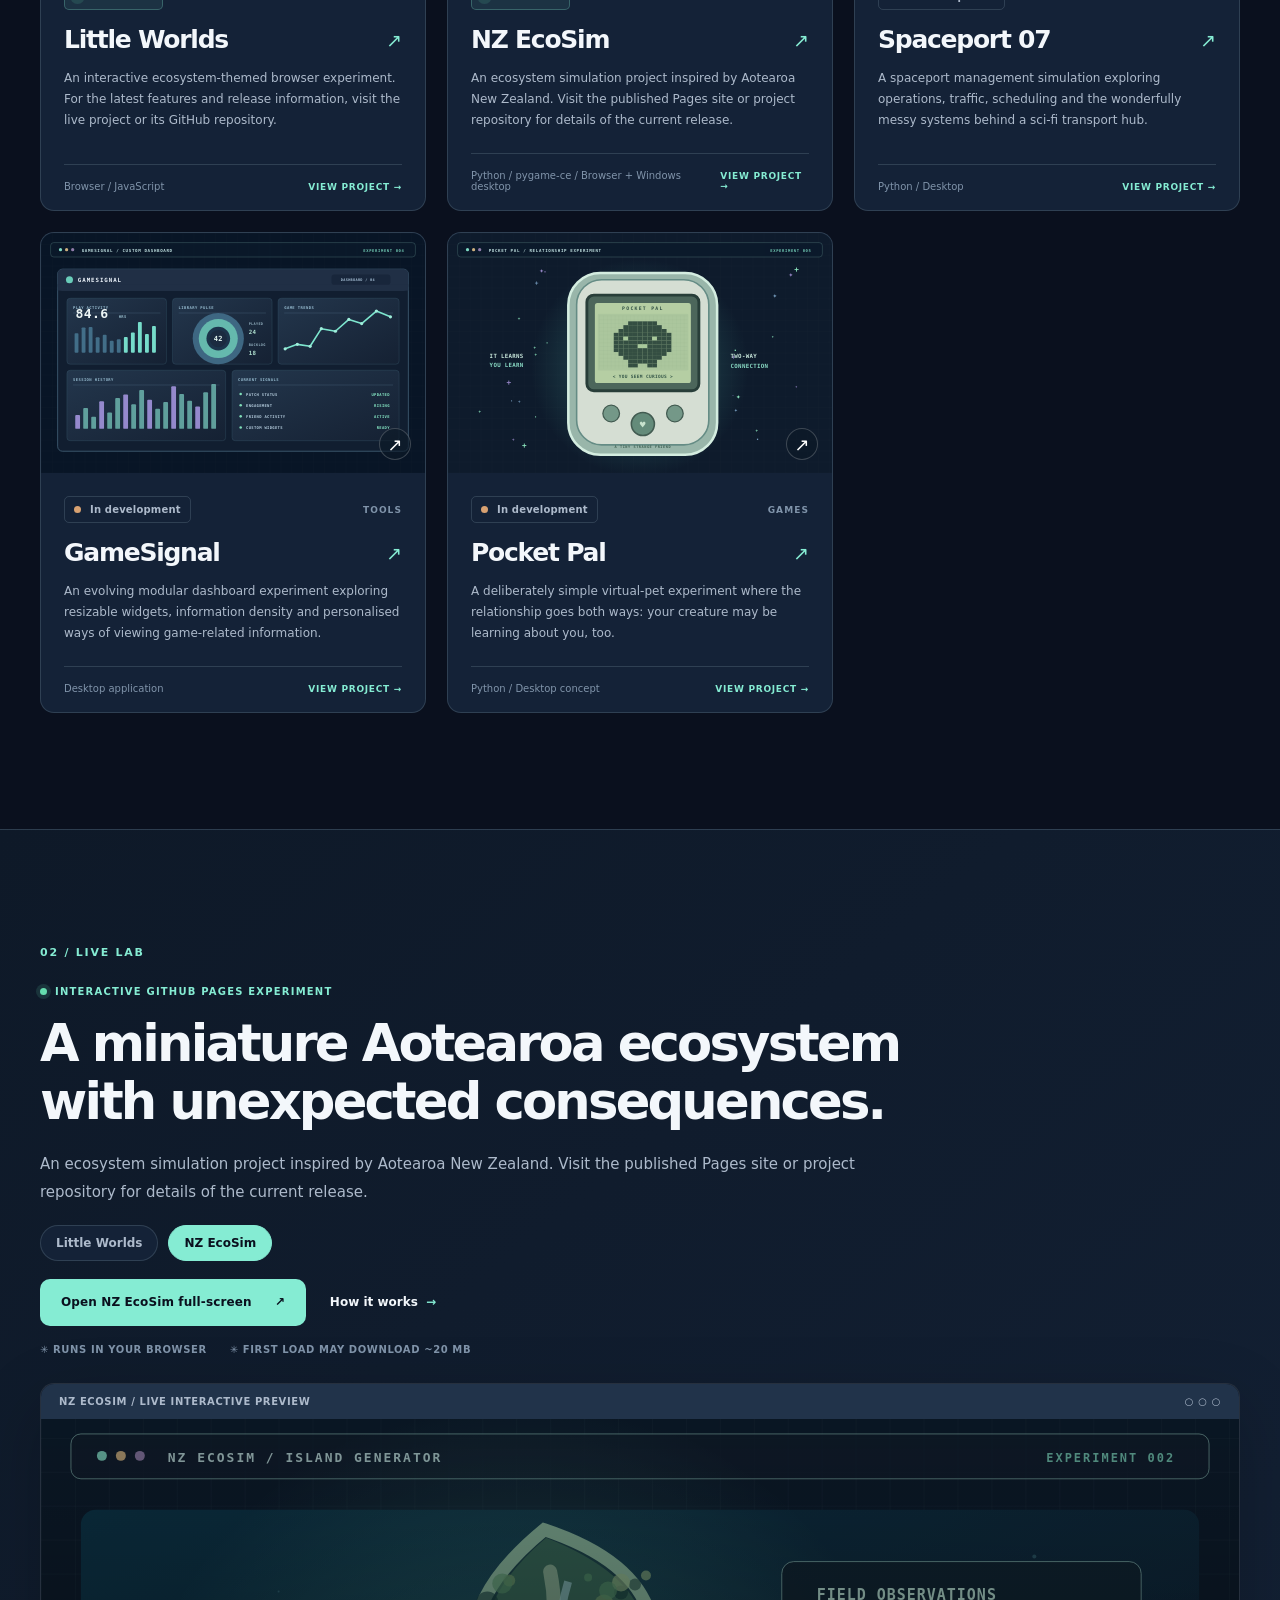
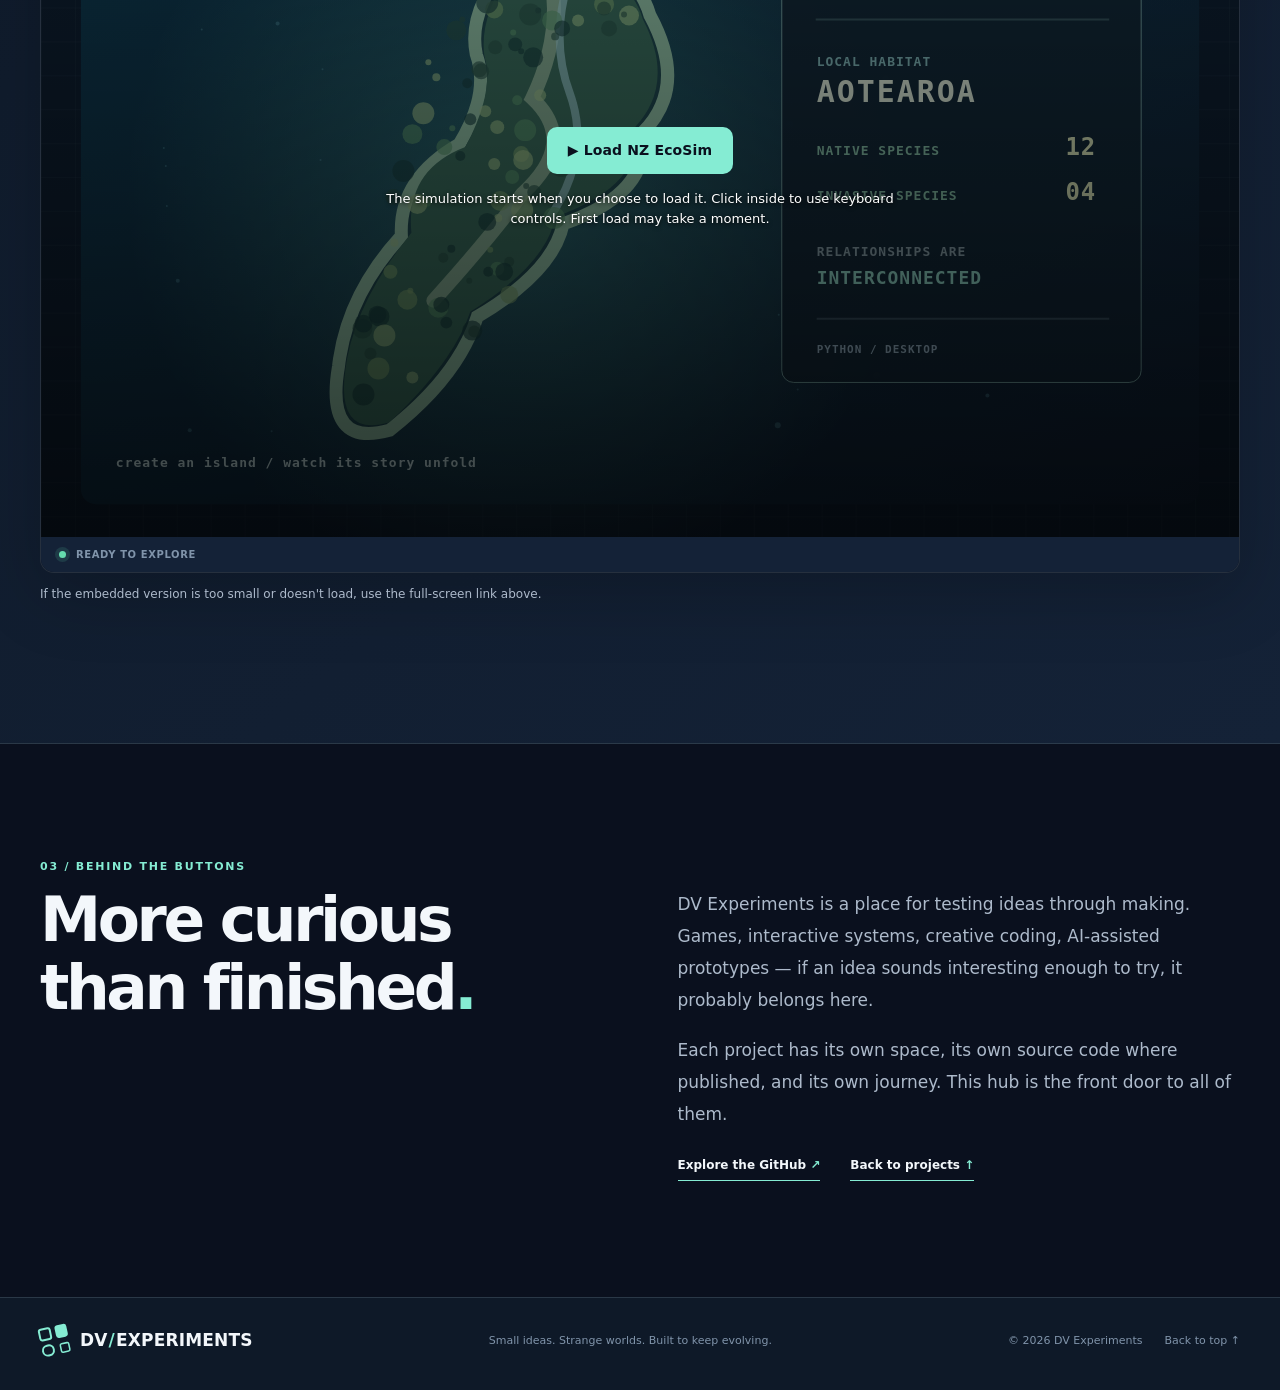
==== commit f071a2a4: "Add files via upload" ====
--- a/index.html
+++ b/index.html
@@ -36,7 +36,7 @@
     </div>
     <div class="hero-art" id="featured-hero" aria-label="Featured experiment">
       <div class="art-orbit orbit-one" aria-hidden="true"></div><div class="art-orbit orbit-two" aria-hidden="true"></div>
-      <div class="hero-window"><div class="window-bar"><span class="window-dots" aria-hidden="true"><i></i><i></i><i></i></span><span class="window-title">FEATURED EXPERIMENT</span><span class="window-control" aria-hidden="true">↗</span></div><a id="hero-featured-image-link" class="hero-window-image" href="project.html?slug=little-worlds"><img id="hero-featured-image" src="assets/cover-little-worlds.svg" alt="Stylised ecosystem illustration"></a><div class="window-bottom"><div><span class="live-indicator"><span class="pulse-dot"></span> OPEN IN BROWSER</span><strong id="hero-featured-title">Little Worlds</strong></div><a class="small-arrow" id="hero-featured-link" href="project.html?slug=little-worlds" aria-label="View featured project">↗</a></div></div>
+      <div class="hero-window"><div class="window-bar"><span class="window-dots" aria-hidden="true"><i></i><i></i><i></i></span><span class="window-title">FEATURED EXPERIMENT</span><span class="window-control" aria-hidden="true">↗</span></div><a id="hero-featured-image-link" class="hero-window-image" href="project.html?slug=nz-ecosim"><img id="hero-featured-image" src="assets/cover-nz-ecosim.svg" alt="Stylised ecosystem illustration"></a><div class="window-bottom"><div><span class="live-indicator"><span class="pulse-dot"></span> OPEN IN BROWSER</span><strong id="hero-featured-title">NZ EcoSim</strong></div><a class="small-arrow" id="hero-featured-link" href="project.html?slug=nz-ecosim" aria-label="View featured project">↗</a></div></div>
       <span class="floating-note note-a" aria-hidden="true">// EXPLORE THE UNKNOWN</span><span class="floating-note note-b" aria-hidden="true">01 / IN THE LAB</span>
     </div>
   </section>
@@ -49,7 +49,37 @@
     <div class="empty-state" id="empty-state" hidden><span aria-hidden="true">⌁</span><h3>No matching experiments</h3><p>Try a different keyword or reset the filters.</p><button type="button" class="button button-outline" id="reset-filters">Clear filters</button></div>
     <noscript><p>Please enable JavaScript to browse the interactive project gallery. You can also explore the <a href="https://github.com/DVExperiments">GitHub repositories directly</a>.</p></noscript>
   </section>
-  <section id="live" class="feature-band section-space" aria-labelledby="live-title"><div class="shell feature-layout"><div class="feature-copy"><p class="section-kicker">02 / LIVE LAB</p><div class="live-indicator"><span class="pulse-dot"></span> PUBLISHED ON GITHUB PAGES</div><h2 id="live-title">A little world<br>that won't sit still<span class="period">.</span></h2><p id="live-description">Explore this featured browser experiment.</p><div class="feature-buttons"><a class="button button-primary" id="live-launch" href="https://dvexperiments.github.io/Little-Worlds-NZ/" target="_blank" rel="noopener noreferrer">Launch Little Worlds <span aria-hidden="true">↗</span></a><a class="text-link" id="live-learn" href="project.html?slug=little-worlds">How it works <span aria-hidden="true">→</span></a></div><div class="feature-detail"><span>✳ MADE FOR EXPLORING</span><span>✳ VIEW PROJECT DETAILS</span></div></div><div class="feature-visual"><div class="feature-frame"><div class="feature-frame-head"><span>live_project / preview</span><span>○ ○ ○</span></div><img id="live-cover" src="assets/cover-little-worlds.svg" alt="Illustration representing Little Worlds" loading="lazy"><div class="feature-frame-foot"><span><span class="pulse-dot"></span> PUBLISHED SITE</span><span>WEB EXPERIMENT / 2026</span></div></div><span class="feature-annotation" aria-hidden="true">FOLLOW YOUR CURIOSITY ↗</span></div></div></section>
+  <section id="live" class="feature-band section-space" aria-labelledby="live-title">
+    <div class="shell feature-layout">
+      <div class="feature-copy">
+        <p class="section-kicker">02 / LIVE LAB</p>
+        <div class="live-indicator"><span class="pulse-dot"></span> INTERACTIVE GITHUB PAGES EXPERIMENT</div>
+        <h2 id="live-title">Build an island. Watch an ecosystem change. Discover the consequences.</h2>
+        <p id="live-description">NZ EcoSim is an Aotearoa-inspired ecosystem simulation. Explore a changing island and see how species, people and conservation decisions interact.</p>
+        <div class="live-choices" id="live-choices" role="group" aria-label="Choose a Live Lab experiment"></div>
+        <div class="feature-buttons">
+          <a class="button button-primary" id="live-launch" href="https://dvexperiments.github.io/nz-ecosim/" target="_blank" rel="noopener noreferrer">Open NZ EcoSim full-screen <span aria-hidden="true">↗</span></a>
+          <a class="text-link" id="live-learn" href="project.html?slug=nz-ecosim">How it works <span aria-hidden="true">→</span></a>
+        </div>
+        <div class="feature-detail"><span>✳ RUNS IN YOUR BROWSER</span><span>✳ FIRST LOAD MAY DOWNLOAD ~20 MB</span></div>
+      </div>
+      <div class="feature-visual">
+        <div class="feature-frame is-interactive">
+          <div class="feature-frame-head"><span id="live-embed-heading">NZ ECOSIM / LIVE INTERACTIVE PREVIEW</span><span>○ ○ ○</span></div>
+          <div class="feature-preview" id="live-preview">
+            <img id="live-cover" src="assets/cover-nz-ecosim.svg" alt="Artwork depicting NZ EcoSim" loading="lazy">
+            <div class="feature-preview-controls">
+              <button class="button button-primary" id="live-load" type="button">▶ Load NZ EcoSim</button>
+              <p id="live-load-note">The simulation starts only when you choose to load it. Click inside it to use keyboard controls.</p>
+            </div>
+          </div>
+          <div class="feature-simulation" id="live-simulation" hidden aria-label="Embedded browser simulation"></div>
+          <div class="feature-frame-foot"><span><span class="pulse-dot"></span><span id="live-frame-status">READY TO EXPLORE</span></span><button type="button" class="live-unload" id="live-unload" hidden>Stop simulation ×</button></div>
+        </div>
+        <p class="embed-help" id="live-help">If the embedded version is too small or doesn't load, use the full-screen link above.</p>
+      </div>
+    </div>
+  </section>
   <section class="about-section section-space shell" id="about" aria-labelledby="about-title"><div class="about-layout"><div><p class="section-kicker">03 / BEHIND THE BUTTONS</p><h2 id="about-title">More curious<br>than finished<span class="period">.</span></h2></div><div class="about-copy"><p>DV Experiments is a place for testing ideas through making. Games, interactive systems, creative coding, AI-assisted prototypes — if an idea sounds interesting enough to try, it probably belongs here.</p><p>Each project has its own space, its own source code where published, and its own journey. This hub is the front door to all of them.</p><div class="about-links"><a href="https://github.com/DVExperiments" target="_blank" rel="noopener noreferrer">Explore the GitHub <span aria-hidden="true">↗</span></a><a href="#projects">Back to projects <span aria-hidden="true">↑</span></a></div></div></div></section>
 </main>
 <footer class="footer"><div class="shell footer-inner"><a class="brand footer-brand" href="./"><span class="brand-mark" aria-hidden="true"><span></span><span></span><span></span><span></span></span><span class="brand-wordmark">DV<span class="brand-slash">/</span>EXPERIMENTS</span></a><span>Small ideas. Strange worlds. Built to keep evolving.</span><div><span>© <span class="current-year">2026</span> DV Experiments</span><a href="#main">Back to top ↑</a></div></div></footer>
--- a/assets/styles.css
+++ b/assets/styles.css
@@ -13,3 +13,29 @@
 @media(max-width:760px){.shell{width:min(100% - 40px,600px)}.nav{height:69px;gap:13px}.brand-wordmark{font-size:15px}.nav-links{display:none}.nav-actions{margin-left:auto;gap:10px}.nav-github{font-size:11px;padding-left:11px}.hero{grid-template-columns:1fr;padding-top:66px;padding-bottom:80px;min-height:auto;gap:30px}.hero h1{font-size:clamp(50px,9.7vw,78px)}.hero-lead{font-size:17px}.hero-art{max-width:560px;margin:0 auto;padding:38px 18px 10px}.hero-window{width:88%}.floating-note{font-size:8px}.note-a{left:8px}.note-b{right:8px}.art-orbit.orbit-one{width:96%}.art-orbit.orbit-two{width:78%}.hero-stats{margin-top:32px}.section-space{padding-block:79px}.section-heading h2{font-size:41px}.project-toolbar{align-items:stretch}.toolbar-controls{flex:1;flex-wrap:wrap}.search-wrap{width:auto;flex:1;min-width:160px}.select-wrap{flex:0 0 150px}.select-wrap select{width:100%}.feature-layout{grid-template-columns:1fr}.feature-copy .live-indicator{margin-top:23px}.feature-visual{margin-top:12px}.about-layout{grid-template-columns:1fr;gap:10px}.about-copy{padding-top:0}.footer-inner{align-items:flex-start;flex-direction:column;gap:17px}.detail-heading h1{font-size:clamp(61px,10.2vw,100px)}.detail-asterisk{font-size:55px}.detail-content{grid-template-columns:1fr;gap:39px;padding:45px 0 60px}.detail-actions{margin-bottom:36px}.next-project{padding:70px 0}.detail-cover figcaption{font-size:8px;bottom:9px;right:9px}}
 @media(max-width:540px){.shell{width:calc(100% - 32px)}.hero h1{font-size:clamp(48px,12.25vw,67px)}.hero-stats{gap:13px}.hero-stats>div{padding-right:13px}.hero-stats strong{font-size:21px}.hero-stats span{font-size:8px}.hero-art{padding-inline:4px}.hero-window{width:93%}.project-grid,.related-grid{grid-template-columns:1fr}.project-toolbar{gap:12px}.filter-chip{font-size:11px;padding:10px 12px}.results-line .sort-note{display:none}.card-visual{aspect-ratio:1.8}.card-body{padding:21px}.feature-copy h2,.about-section h2{font-size:46px}.feature-detail{gap:10px}.feature-annotation{right:0}.detail-title-row{align-items:flex-start}.detail-asterisk{font-size:36px}.detail-heading h1{font-size:clamp(55px,11.8vw,77px)}.detail-tagline{margin-bottom:29px}.detail-cover img{height:270px}.section-heading{margin-bottom:25px}.eyebrow{flex-wrap:wrap;white-space:normal}.hero-stats>div:last-child{display:none}}
 @media(prefers-reduced-motion:reduce){*,*::before,*::after{scroll-behavior:auto!important;animation:none!important;transition:none!important}}
+
+/* v1.2: Wide, playable Live Lab with opt-in iframe loading. */
+#live .feature-layout{grid-template-columns:minmax(0,1fr);gap:18px}
+#live .feature-copy h2{max-width:920px;font-size:clamp(32px,4vw,56px);line-height:1.12}
+#live .feature-copy .live-indicator{margin-top:16px}
+#live .feature-copy>p:not(.section-kicker){max-width:880px;margin-bottom:18px}
+#live .feature-buttons{display:flex;align-items:center;gap:24px;flex-wrap:wrap;margin:18px 0}
+#live .feature-visual{padding:10px 0 22px;min-width:0}
+#live .feature-frame.is-interactive{transform:none;width:100%;border-radius:14px}
+#live .feature-frame-head,#live .feature-frame-foot{padding:12px 18px}
+.live-choices{display:flex;gap:10px;flex-wrap:wrap;margin:18px 0 12px}
+.live-choice{font:inherit;cursor:pointer;border:1px solid var(--line);border-radius:999px;padding:10px 15px;color:var(--muted);background:var(--surface);font-size:12px;font-weight:800}
+.live-choice.is-active,.live-choice:hover{background:var(--accent);color:var(--bg);border-color:var(--accent)}
+.feature-preview,.feature-simulation{position:relative;aspect-ratio:1300/780;width:100%;background:#14161a;overflow:hidden}
+.feature-preview{display:grid;place-items:center}
+.feature-preview>img{position:absolute;inset:0;width:100%;height:100%;object-fit:cover;aspect-ratio:auto;opacity:.66}
+.feature-preview::after{content:'';position:absolute;inset:0;background:linear-gradient(transparent,rgba(0,0,0,.6));pointer-events:none}
+.feature-preview-controls{position:relative;z-index:1;display:flex;align-items:center;justify-content:center;flex-direction:column;gap:15px;padding:18px;text-align:center}
+.feature-preview-controls .button{font-size:14px;cursor:pointer}
+.feature-preview-controls p{margin:0;max-width:560px;color:#fff;line-height:1.55;font-size:13px;text-shadow:0 1px 4px #000}
+.feature-simulation>iframe{width:100%;height:100%;border:0;display:block;background:#14161a}
+.feature-preview[hidden],.feature-simulation[hidden],.live-choices[hidden],.live-unload[hidden]{display:none!important}
+.live-unload{font:inherit;border:none;background:transparent;color:var(--accent);cursor:pointer;font-weight:800;font-size:11px}
+.live-unload:hover{text-decoration:underline}
+.embed-help{font-size:12px;color:var(--muted);margin:12px 0 0;line-height:1.6}
+@media(max-width:600px){#live .feature-copy h2{font-size:clamp(32px,8vw,42px)}.feature-preview-controls .button{padding:12px 15px}.feature-preview-controls p{font-size:11px}.feature-frame-head,.feature-frame-foot{gap:8px}}
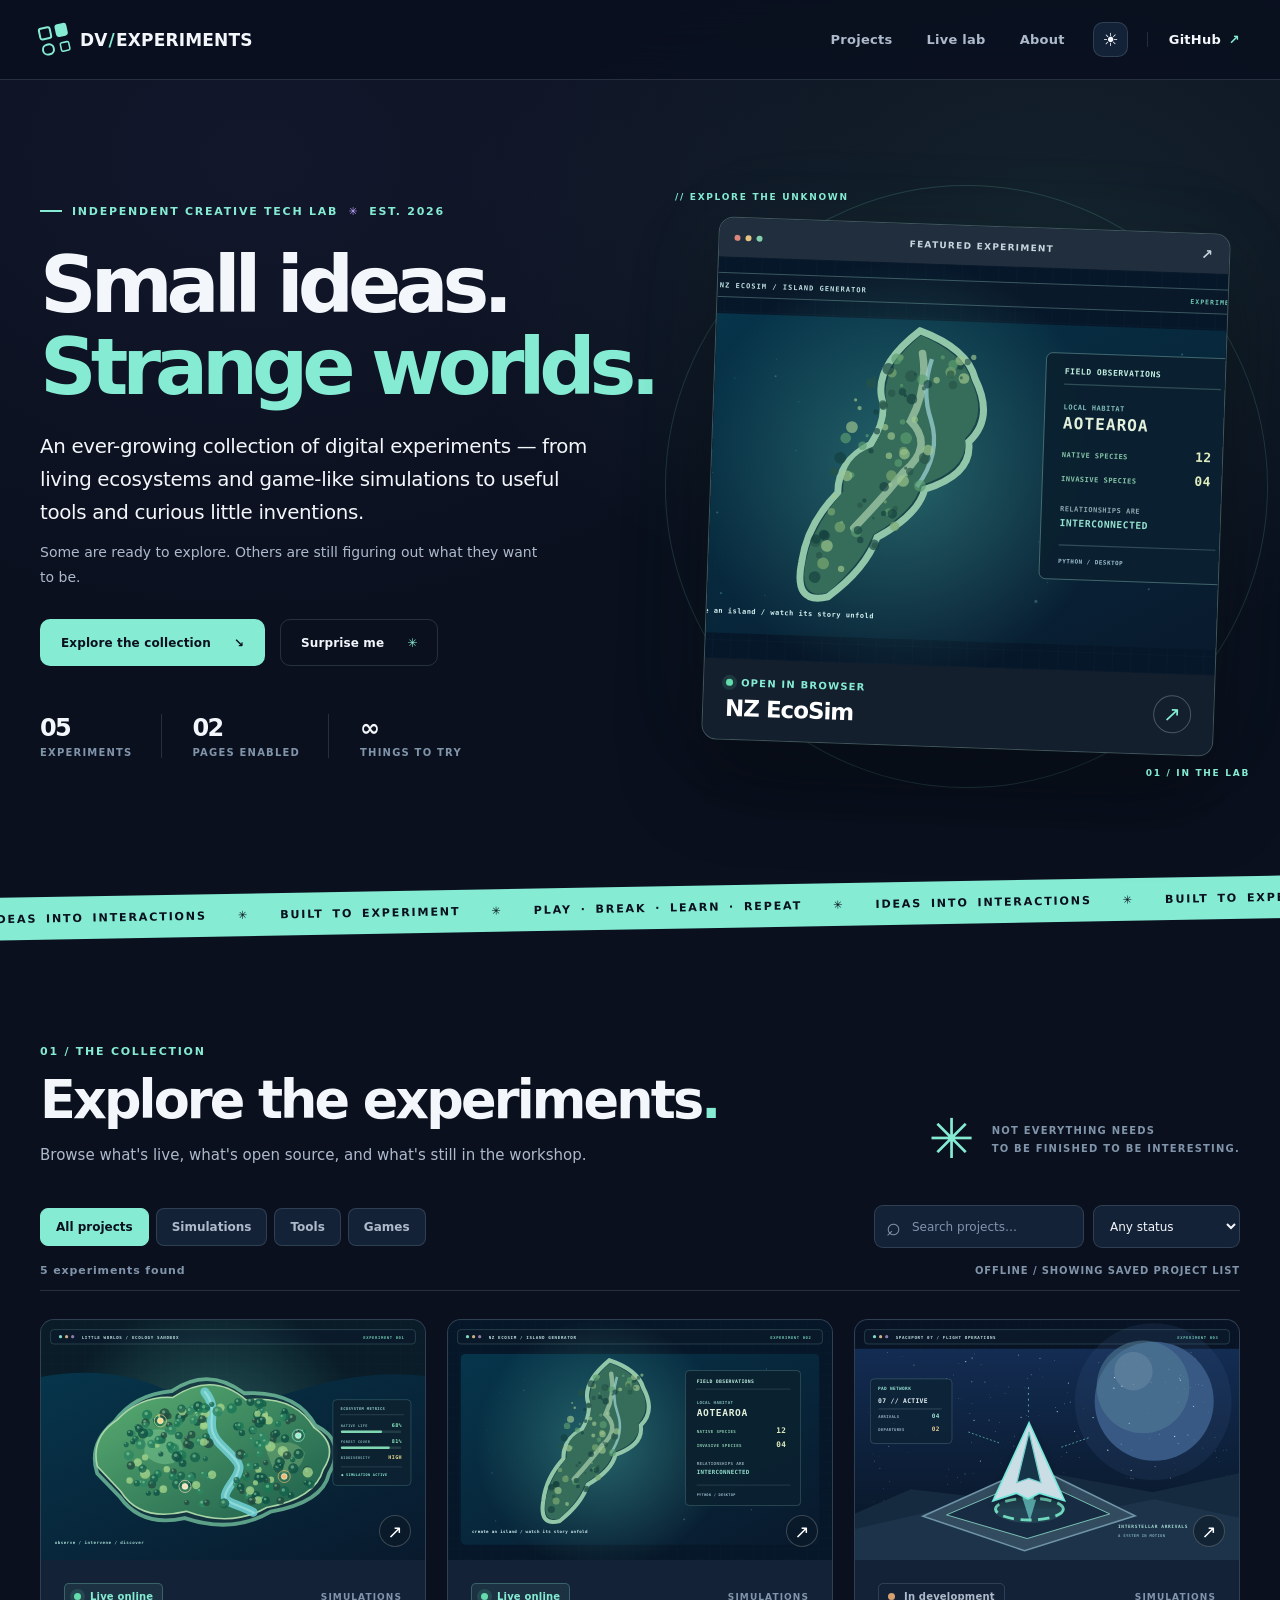
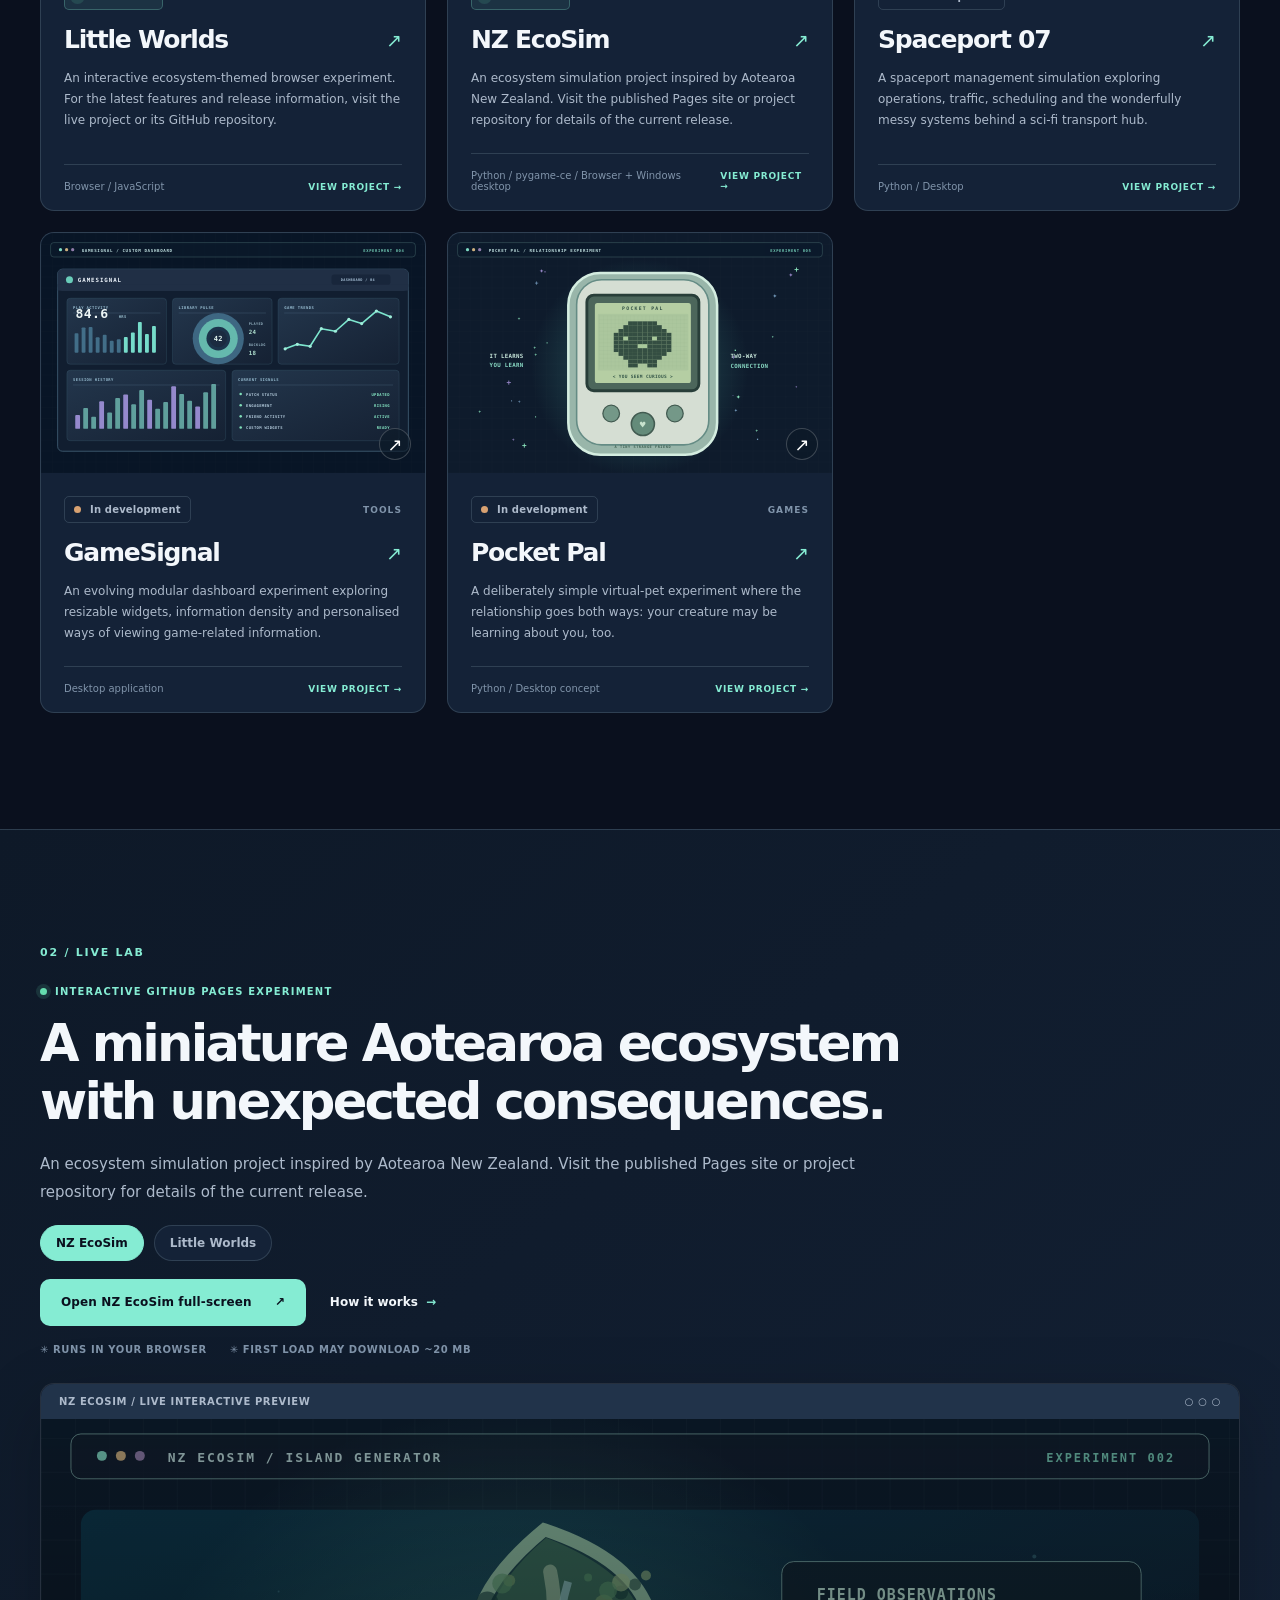
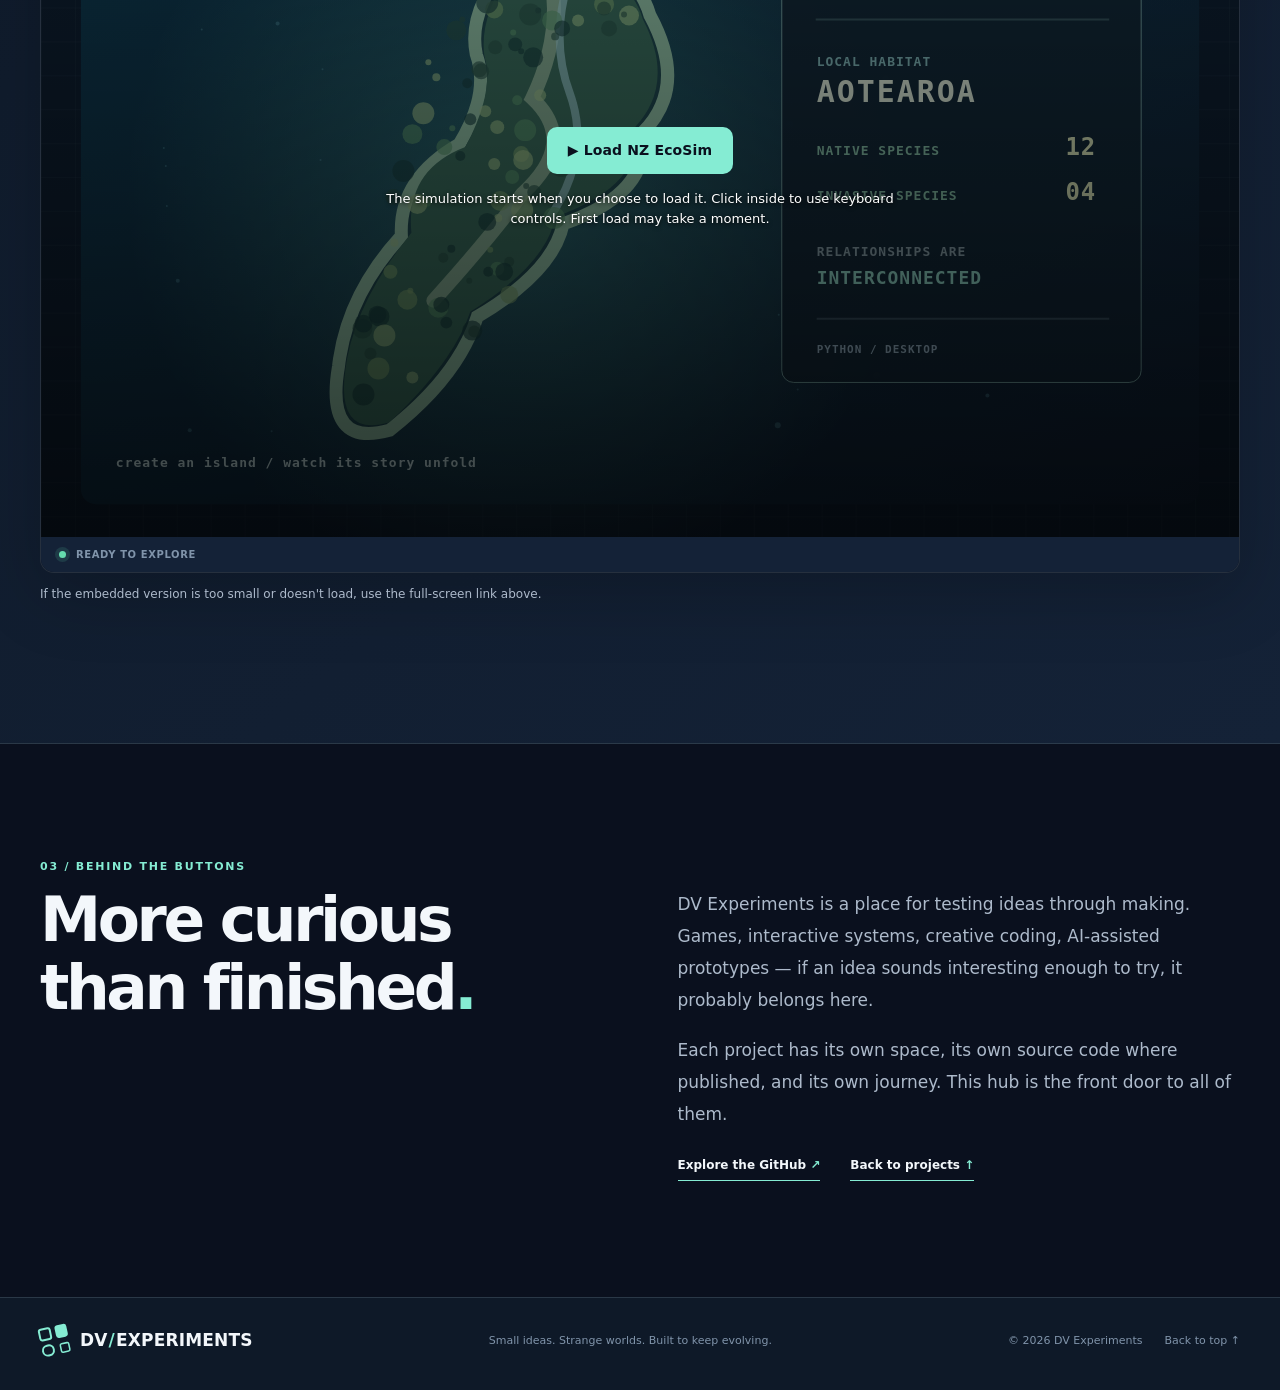
==== commit a420efd3: "Add files via upload" ====
--- a/index.html
+++ b/index.html
@@ -11,9 +11,9 @@
   <title>DV Experiments — Small ideas. Strange worlds.</title>
   <link rel="icon" href="favicon.svg" type="image/svg+xml">
   <link rel="stylesheet" href="assets/styles.css">
-  <script src="assets/projects.js" defer></script>
-  <script src="assets/project-sync.js" defer></script>
-  <script src="assets/site.js" defer></script>
+  <script src="assets/projects.js?v=1.3.0" defer></script>
+  <script src="assets/project-sync.js?v=1.3.0" defer></script>
+  <script src="assets/site.js?v=1.3.0" defer></script>
 </head>
 <body data-page="home">
 <a class="skip-link" href="#main">Skip to content</a>
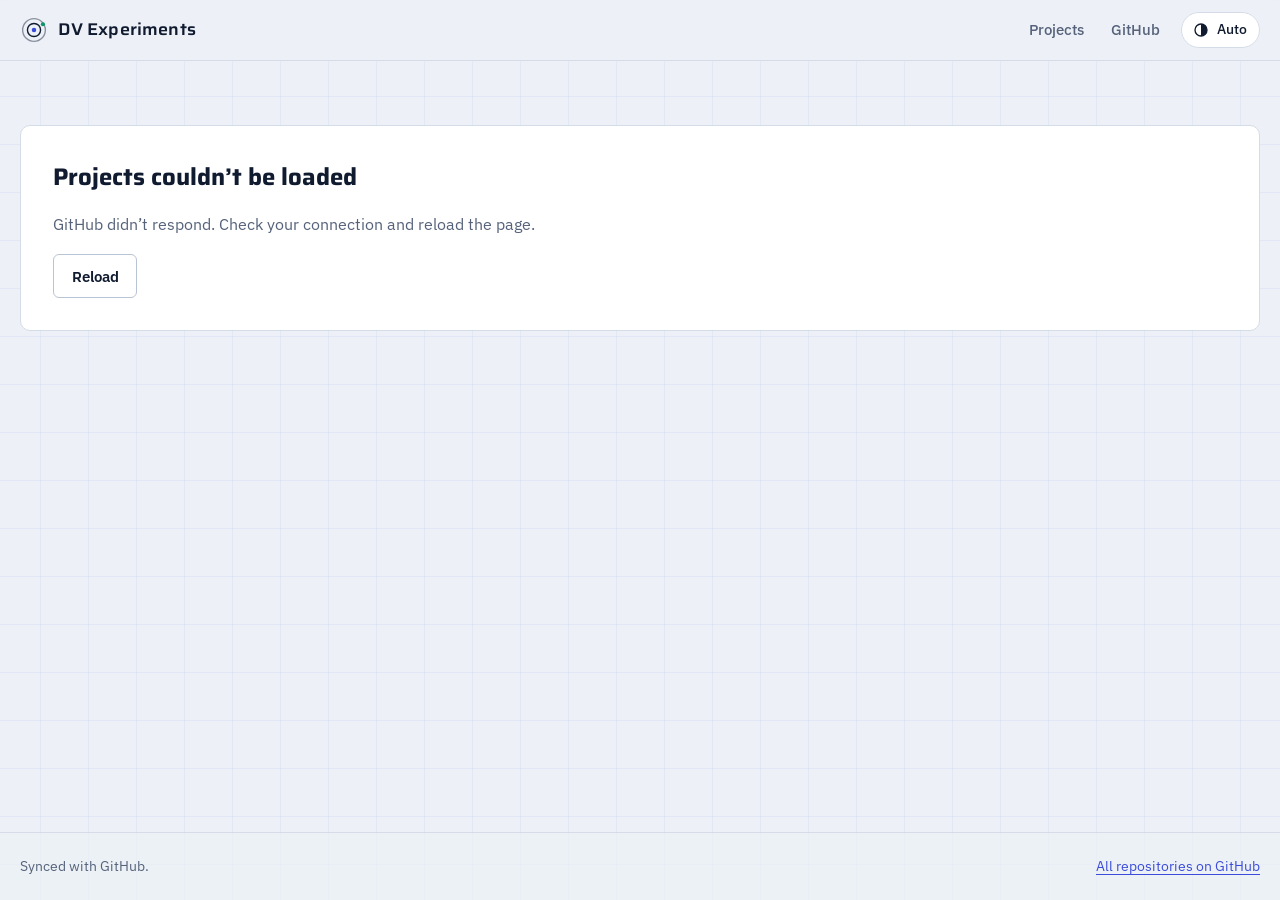
==== commit 4fd86592: "Add files via upload" ====
--- a/index.html
+++ b/index.html
@@ -2,86 +2,65 @@
 <html lang="en">
 <head>
   <meta charset="utf-8">
-  <meta name="viewport" content="width=device-width, initial-scale=1">
-  <meta name="theme-color" content="#0b1220">
-  <meta name="description" content="DV Experiments: an evolving collection of games, simulations, strange systems and creative technology projects.">
-  <meta property="og:title" content="DV Experiments — Small ideas. Strange worlds.">
-  <meta property="og:description" content="Play, explore, and peek behind the scenes of independent creative technology experiments.">
-  <meta property="og:type" content="website">
-  <title>DV Experiments — Small ideas. Strange worlds.</title>
+  <meta name="viewport" content="width=device-width, initial-scale=1, viewport-fit=cover">
+  <title>DV Experiments</title>
+  <meta name="description" content="Simulations, data visualisations and creative software experiments by DV Experiments.">
+  <meta name="color-scheme" content="light dark">
+  <meta name="theme-color" content="#EDF1F7" media="(prefers-color-scheme: light)">
+  <meta name="theme-color" content="#0D1526" media="(prefers-color-scheme: dark)">
+  <meta property="og:title" content="DV Experiments">
+  <meta property="og:description" content="Simulations, data visualisations and creative software experiments.">
   <link rel="icon" href="favicon.svg" type="image/svg+xml">
-  <link rel="stylesheet" href="assets/styles.css">
-  <script src="assets/projects.js?v=1.3.0" defer></script>
-  <script src="assets/project-sync.js?v=1.3.0" defer></script>
-  <script src="assets/site.js?v=1.3.0" defer></script>
+  <script>
+    try {
+      var t = localStorage.getItem('theme');
+      if (t === 'light' || t === 'dark') document.documentElement.setAttribute('data-theme', t);
+    } catch (e) {}
+  </script>
+  <link rel="preconnect" href="https://fonts.googleapis.com">
+  <link rel="preconnect" href="https://fonts.gstatic.com" crossorigin>
+  <link rel="stylesheet" href="https://fonts.googleapis.com/css2?family=IBM+Plex+Mono:wght@400;500&family=IBM+Plex+Sans:ital,wght@0,400;0,500;0,600;1,400&family=Saira:wdth,wght@75..125,300..700&display=swap">
+  <link rel="stylesheet" href="assets/app.css">
 </head>
-<body data-page="home">
-<a class="skip-link" href="#main">Skip to content</a>
-<header class="site-header">
-  <nav class="nav shell" aria-label="Main navigation">
-    <a class="brand" href="./" aria-label="DV Experiments home"><span class="brand-mark" aria-hidden="true"><span></span><span></span><span></span><span></span></span><span class="brand-wordmark">DV<span class="brand-slash">/</span>EXPERIMENTS</span></a>
-    <div class="nav-links"><a href="#projects">Projects</a><a href="#live">Live lab</a><a href="#about">About</a></div>
-    <div class="nav-actions"><button class="icon-button theme-toggle" type="button" aria-label="Switch to light theme" title="Toggle colour theme"><span class="theme-icon" aria-hidden="true">☀</span></button><a class="nav-github" href="https://github.com/DVExperiments" target="_blank" rel="noopener noreferrer">GitHub <span aria-hidden="true">↗</span></a></div>
-  </nav>
-</header>
-<main id="main">
-  <section class="hero shell" aria-labelledby="hero-title">
-    <div class="hero-copy">
-      <div class="eyebrow"><span class="eyebrow-line"></span> INDEPENDENT CREATIVE TECH LAB <span class="hero-star">✳</span> EST. 2026</div>
-      <h1 id="hero-title">Small ideas.<br><span class="gradient-text">Strange worlds.</span></h1>
-      <p class="hero-lead">An ever-growing collection of digital experiments — from living ecosystems and game-like simulations to useful tools and curious little inventions.</p>
-      <p class="hero-sub">Some are ready to explore. Others are still figuring out what they want to be.</p>
-      <div class="hero-buttons"><a class="button button-primary" href="#projects">Explore the collection <span aria-hidden="true">↘</span></a><button type="button" class="button button-quiet random-project">Surprise me <span aria-hidden="true">✳</span></button></div>
-      <div class="hero-stats" aria-label="Project statistics"><div><strong id="stat-projects">—</strong><span>EXPERIMENTS</span></div><div><strong id="stat-live">—</strong><span>PAGES ENABLED</span></div><div><strong>∞</strong><span>THINGS TO TRY</span></div></div>
+<body>
+  <a class="skip" href="#main">Skip to content</a>
+
+  <header class="topbar">
+    <div class="topbar__inner">
+      <a class="brand" href="#/" aria-label="All projects">
+        <svg class="brand__mark" viewBox="0 0 32 32" aria-hidden="true">
+          <circle cx="16" cy="16" r="13" fill="none" stroke="currentColor" stroke-width="1.6" opacity=".45"/>
+          <circle cx="16" cy="16" r="7.5" fill="none" stroke="currentColor" stroke-width="1.6"/>
+          <circle cx="16" cy="16" r="2.6" fill="var(--accent)"/>
+          <circle cx="26.2" cy="9.4" r="2.4" fill="var(--live)"/>
+        </svg>
+        <span class="brand__name" data-site-title>DV Experiments</span>
+      </a>
+      <nav class="topnav" aria-label="Site">
+        <a href="#/" data-nav="projects">Projects</a>
+        <a href="https://github.com/DVExperiments" data-profile-link target="_blank" rel="noopener">GitHub</a>
+        <button class="theme-toggle" type="button" aria-label="Theme: match system">
+          <svg viewBox="0 0 24 24" aria-hidden="true" data-icon="system"><circle cx="12" cy="12" r="8" fill="none" stroke="currentColor" stroke-width="1.8"/><path d="M12 4a8 8 0 0 1 0 16z" fill="currentColor"/></svg>
+          <svg viewBox="0 0 24 24" aria-hidden="true" data-icon="light"><circle cx="12" cy="12" r="4.2" fill="none" stroke="currentColor" stroke-width="1.8"/><path d="M12 2.5v2.2M12 19.3v2.2M2.5 12h2.2M19.3 12h2.2M5.3 5.3l1.6 1.6M17.1 17.1l1.6 1.6M5.3 18.7l1.6-1.6M17.1 6.9l1.6-1.6" stroke="currentColor" stroke-width="1.8" stroke-linecap="round"/></svg>
+          <svg viewBox="0 0 24 24" aria-hidden="true" data-icon="dark"><path d="M20 14.6A8.4 8.4 0 0 1 9.4 4a8.4 8.4 0 1 0 10.6 10.6z" fill="none" stroke="currentColor" stroke-width="1.8" stroke-linejoin="round"/></svg>
+          <span class="theme-toggle__label">Auto</span>
+        </button>
+      </nav>
     </div>
-    <div class="hero-art" id="featured-hero" aria-label="Featured experiment">
-      <div class="art-orbit orbit-one" aria-hidden="true"></div><div class="art-orbit orbit-two" aria-hidden="true"></div>
-      <div class="hero-window"><div class="window-bar"><span class="window-dots" aria-hidden="true"><i></i><i></i><i></i></span><span class="window-title">FEATURED EXPERIMENT</span><span class="window-control" aria-hidden="true">↗</span></div><a id="hero-featured-image-link" class="hero-window-image" href="project.html?slug=nz-ecosim"><img id="hero-featured-image" src="assets/cover-nz-ecosim.svg" alt="Stylised ecosystem illustration"></a><div class="window-bottom"><div><span class="live-indicator"><span class="pulse-dot"></span> OPEN IN BROWSER</span><strong id="hero-featured-title">NZ EcoSim</strong></div><a class="small-arrow" id="hero-featured-link" href="project.html?slug=nz-ecosim" aria-label="View featured project">↗</a></div></div>
-      <span class="floating-note note-a" aria-hidden="true">// EXPLORE THE UNKNOWN</span><span class="floating-note note-b" aria-hidden="true">01 / IN THE LAB</span>
+  </header>
+
+  <main id="main" tabindex="-1">
+    <div class="boot" aria-live="polite">Loading projects…</div>
+  </main>
+
+  <footer class="footer">
+    <div class="footer__inner">
+      <p data-sync-note>Synced with GitHub.</p>
+      <p><a href="https://github.com/DVExperiments" data-profile-link target="_blank" rel="noopener">All repositories on GitHub</a></p>
     </div>
-  </section>
-  <div class="marquee-band" aria-hidden="true"><div class="marquee-track">IDEAS INTO INTERACTIONS <span>✳</span> BUILT TO EXPERIMENT <span>✳</span> PLAY · BREAK · LEARN · REPEAT <span>✳</span> IDEAS INTO INTERACTIONS <span>✳</span> BUILT TO EXPERIMENT <span>✳</span> PLAY · BREAK · LEARN · REPEAT <span>✳</span></div></div>
-  <section class="collection-section section-space shell" id="projects" aria-labelledby="projects-title">
-    <div class="section-heading"><div><p class="section-kicker">01 / THE COLLECTION</p><h2 id="projects-title">Explore the experiments<span class="period">.</span></h2><p>Browse what's live, what's open source, and what's still in the workshop.</p></div><div class="heading-aside"><span class="asterisk">✳</span><span>NOT EVERYTHING NEEDS<br>TO BE FINISHED TO BE INTERESTING.</span></div></div>
-    <div class="project-toolbar"><div class="filter-chips" role="group" aria-label="Filter by category"><button class="filter-chip is-active" type="button" data-category="all" aria-pressed="true">All projects</button><button class="filter-chip" type="button" data-category="Simulations" aria-pressed="false">Simulations</button><button class="filter-chip" type="button" data-category="Tools" aria-pressed="false">Tools</button><button class="filter-chip" type="button" data-category="Games" aria-pressed="false">Games</button></div><div class="toolbar-controls"><label class="search-wrap"><span class="visually-hidden">Search projects</span><span aria-hidden="true">⌕</span><input id="project-search" type="search" autocomplete="off" placeholder="Search projects…"></label><label class="select-wrap"><span class="visually-hidden">Filter by availability</span><select id="project-availability"><option value="all">Any status</option><option value="live">Live online</option><option value="repository">Repository only</option><option value="development">In development</option></select></label></div></div>
-    <div class="results-line"><span id="result-count" role="status" aria-live="polite">Loading collection…</span><span class="sort-note" id="catalogue-sync" role="status" aria-live="polite">CHECKING PUBLIC REPOSITORIES…</span></div>
-    <div class="project-grid" id="project-grid" aria-label="Projects"></div>
-    <div class="empty-state" id="empty-state" hidden><span aria-hidden="true">⌁</span><h3>No matching experiments</h3><p>Try a different keyword or reset the filters.</p><button type="button" class="button button-outline" id="reset-filters">Clear filters</button></div>
-    <noscript><p>Please enable JavaScript to browse the interactive project gallery. You can also explore the <a href="https://github.com/DVExperiments">GitHub repositories directly</a>.</p></noscript>
-  </section>
-  <section id="live" class="feature-band section-space" aria-labelledby="live-title">
-    <div class="shell feature-layout">
-      <div class="feature-copy">
-        <p class="section-kicker">02 / LIVE LAB</p>
-        <div class="live-indicator"><span class="pulse-dot"></span> INTERACTIVE GITHUB PAGES EXPERIMENT</div>
-        <h2 id="live-title">Build an island. Watch an ecosystem change. Discover the consequences.</h2>
-        <p id="live-description">NZ EcoSim is an Aotearoa-inspired ecosystem simulation. Explore a changing island and see how species, people and conservation decisions interact.</p>
-        <div class="live-choices" id="live-choices" role="group" aria-label="Choose a Live Lab experiment"></div>
-        <div class="feature-buttons">
-          <a class="button button-primary" id="live-launch" href="https://dvexperiments.github.io/nz-ecosim/" target="_blank" rel="noopener noreferrer">Open NZ EcoSim full-screen <span aria-hidden="true">↗</span></a>
-          <a class="text-link" id="live-learn" href="project.html?slug=nz-ecosim">How it works <span aria-hidden="true">→</span></a>
-        </div>
-        <div class="feature-detail"><span>✳ RUNS IN YOUR BROWSER</span><span>✳ FIRST LOAD MAY DOWNLOAD ~20 MB</span></div>
-      </div>
-      <div class="feature-visual">
-        <div class="feature-frame is-interactive">
-          <div class="feature-frame-head"><span id="live-embed-heading">NZ ECOSIM / LIVE INTERACTIVE PREVIEW</span><span>○ ○ ○</span></div>
-          <div class="feature-preview" id="live-preview">
-            <img id="live-cover" src="assets/cover-nz-ecosim.svg" alt="Artwork depicting NZ EcoSim" loading="lazy">
-            <div class="feature-preview-controls">
-              <button class="button button-primary" id="live-load" type="button">▶ Load NZ EcoSim</button>
-              <p id="live-load-note">The simulation starts only when you choose to load it. Click inside it to use keyboard controls.</p>
-            </div>
-          </div>
-          <div class="feature-simulation" id="live-simulation" hidden aria-label="Embedded browser simulation"></div>
-          <div class="feature-frame-foot"><span><span class="pulse-dot"></span><span id="live-frame-status">READY TO EXPLORE</span></span><button type="button" class="live-unload" id="live-unload" hidden>Stop simulation ×</button></div>
-        </div>
-        <p class="embed-help" id="live-help">If the embedded version is too small or doesn't load, use the full-screen link above.</p>
-      </div>
-    </div>
-  </section>
-  <section class="about-section section-space shell" id="about" aria-labelledby="about-title"><div class="about-layout"><div><p class="section-kicker">03 / BEHIND THE BUTTONS</p><h2 id="about-title">More curious<br>than finished<span class="period">.</span></h2></div><div class="about-copy"><p>DV Experiments is a place for testing ideas through making. Games, interactive systems, creative coding, AI-assisted prototypes — if an idea sounds interesting enough to try, it probably belongs here.</p><p>Each project has its own space, its own source code where published, and its own journey. This hub is the front door to all of them.</p><div class="about-links"><a href="https://github.com/DVExperiments" target="_blank" rel="noopener noreferrer">Explore the GitHub <span aria-hidden="true">↗</span></a><a href="#projects">Back to projects <span aria-hidden="true">↑</span></a></div></div></div></section>
-</main>
-<footer class="footer"><div class="shell footer-inner"><a class="brand footer-brand" href="./"><span class="brand-mark" aria-hidden="true"><span></span><span></span><span></span><span></span></span><span class="brand-wordmark">DV<span class="brand-slash">/</span>EXPERIMENTS</span></a><span>Small ideas. Strange worlds. Built to keep evolving.</span><div><span>© <span class="current-year">2026</span> DV Experiments</span><a href="#main">Back to top ↑</a></div></div></footer>
+  </footer>
+
+  <div class="orbit-tip" role="presentation" hidden></div>
+  <script src="assets/app.js" defer></script>
 </body>
 </html>
--- a/assets/app.css
+++ b/assets/app.css
@@ -0,0 +1,888 @@
+/* ==========================================================================
+   DV Experiments dashboard
+   Colours live in the token blocks below; change them there and both
+   themes update. Light is the base, dark overrides it.
+   ========================================================================== */
+
+:root {
+  --font-display: "Saira", "Bahnschrift", "DIN Alternate", "Segoe UI", system-ui, sans-serif;
+  --font-body: "IBM Plex Sans", "Segoe UI", system-ui, -apple-system, sans-serif;
+  --font-code: "IBM Plex Mono", ui-monospace, SFMono-Regular, Menlo, Consolas, monospace;
+
+  /* light */
+  --bg: #EDF1F7;
+  --bg-grid: rgba(59, 76, 219, 0.06);
+  --surface: #FFFFFF;
+  --surface-2: #F4F6FB;
+  --line: #D5DCE8;
+  --line-strong: #B9C3D6;
+  --text: #101B30;
+  --muted: #55627A;
+  --accent: #3B4CDB;
+  --accent-soft: rgba(59, 76, 219, 0.1);
+  --on-accent: #FFFFFF;
+  --live: #0E9466;
+  --live-soft: rgba(14, 148, 102, 0.12);
+  --shadow: 0 1px 0 rgba(16, 27, 48, 0.04), 0 12px 32px -18px rgba(16, 27, 48, 0.28);
+  --code-bg: #F1F4FA;
+
+  --r-panel: 10px;
+  --r-control: 6px;
+  --page: min(1240px, 100% - 2.5rem);
+  color-scheme: light;
+}
+
+@media (prefers-color-scheme: dark) {
+  :root:not([data-theme="light"]) {
+    --bg: #0D1526;
+    --bg-grid: rgba(142, 155, 255, 0.05);
+    --surface: #131D33;
+    --surface-2: #18243E;
+    --line: #26344F;
+    --line-strong: #364766;
+    --text: #E7EDF7;
+    --muted: #93A1BA;
+    --accent: #8E9BFF;
+    --accent-soft: rgba(142, 155, 255, 0.14);
+    --on-accent: #0D1526;
+    --live: #43E0A0;
+    --live-soft: rgba(67, 224, 160, 0.14);
+    --shadow: 0 1px 0 rgba(0, 0, 0, 0.2), 0 18px 40px -22px rgba(0, 0, 0, 0.7);
+    --code-bg: #0F1930;
+    color-scheme: dark;
+  }
+}
+
+:root[data-theme="dark"] {
+  --bg: #0D1526;
+  --bg-grid: rgba(142, 155, 255, 0.05);
+  --surface: #131D33;
+  --surface-2: #18243E;
+  --line: #26344F;
+  --line-strong: #364766;
+  --text: #E7EDF7;
+  --muted: #93A1BA;
+  --accent: #8E9BFF;
+  --accent-soft: rgba(142, 155, 255, 0.14);
+  --on-accent: #0D1526;
+  --live: #43E0A0;
+  --live-soft: rgba(67, 224, 160, 0.14);
+  --shadow: 0 1px 0 rgba(0, 0, 0, 0.2), 0 18px 40px -22px rgba(0, 0, 0, 0.7);
+  --code-bg: #0F1930;
+  color-scheme: dark;
+}
+
+/* ---------------------------------------------------------------- base */
+
+*, *::before, *::after { box-sizing: border-box; }
+
+:root {
+  padding-top: env(safe-area-inset-top, 0px);
+  padding-bottom: env(safe-area-inset-bottom, 0px);
+}
+
+html { scroll-padding-top: calc(env(safe-area-inset-top, 0px) + 80px); -webkit-text-size-adjust: 100%; }
+
+body {
+  margin: 0;
+  min-height: 100vh;
+  display: flex;
+  flex-direction: column;
+  background-color: var(--bg);
+  background-image:
+    linear-gradient(var(--bg-grid) 1px, transparent 1px),
+    linear-gradient(90deg, var(--bg-grid) 1px, transparent 1px);
+  background-size: 48px 48px;
+  background-position: center top;
+  color: var(--text);
+  font: 400 1rem/1.6 var(--font-body);
+  -webkit-font-smoothing: antialiased;
+  text-rendering: optimizeLegibility;
+}
+
+body::before {
+  content: "";
+  position: fixed;
+  inset: 0 0 auto;
+  height: env(safe-area-inset-top, 0px);
+  z-index: 30;
+  background: color-mix(in srgb, var(--bg) 82%, transparent);
+  backdrop-filter: blur(14px);
+}
+
+main { flex: 1; outline: none; }
+img, svg { max-width: 100%; }
+a { color: var(--accent); text-underline-offset: 0.18em; }
+button, input, select { font: inherit; color: inherit; }
+
+:focus-visible {
+  outline: 2px solid var(--accent);
+  outline-offset: 3px;
+  border-radius: 3px;
+}
+
+.skip {
+  position: absolute;
+  left: 1rem;
+  top: -4rem;
+  z-index: 50;
+  padding: 0.6rem 1rem;
+  background: var(--accent);
+  color: var(--on-accent);
+  border-radius: var(--r-control);
+}
+.skip:focus { top: calc(env(safe-area-inset-top, 0px) + 0.75rem); }
+
+.visually-hidden {
+  position: absolute !important;
+  width: 1px; height: 1px;
+  overflow: hidden;
+  clip: rect(0 0 0 0);
+  white-space: nowrap;
+}
+
+/* ---------------------------------------------------------------- top bar */
+
+.topbar {
+  position: sticky;
+  top: env(safe-area-inset-top, 0px);
+  z-index: 20;
+  background: color-mix(in srgb, var(--bg) 82%, transparent);
+  backdrop-filter: blur(14px);
+  border-bottom: 1px solid var(--line);
+}
+
+.topbar__inner {
+  width: var(--page);
+  margin-inline: auto;
+  display: flex;
+  align-items: center;
+  justify-content: space-between;
+  gap: 1rem;
+  height: 60px;
+}
+
+.brand {
+  display: inline-flex;
+  align-items: center;
+  gap: 0.6rem;
+  color: var(--text);
+  text-decoration: none;
+}
+.brand__mark { width: 28px; height: 28px; color: var(--text); }
+.brand__name {
+  font-family: var(--font-display);
+  font-variation-settings: "wdth" 112;
+  font-weight: 600;
+  font-size: 1.06rem;
+  letter-spacing: 0.01em;
+}
+
+.topnav { display: flex; align-items: center; gap: 0.25rem; }
+.topnav a {
+  color: var(--muted);
+  text-decoration: none;
+  font-weight: 500;
+  font-size: 0.94rem;
+  padding: 0.4rem 0.7rem;
+  border-radius: var(--r-control);
+}
+.topnav a:hover { color: var(--text); background: var(--accent-soft); }
+.topnav a[aria-current="page"] { color: var(--text); }
+
+.theme-toggle {
+  display: inline-flex;
+  align-items: center;
+  gap: 0.45rem;
+  margin-left: 0.4rem;
+  height: 36px;
+  padding: 0 0.75rem 0 0.6rem;
+  border: 1px solid var(--line);
+  border-radius: 999px;
+  background: var(--surface);
+  color: var(--text);
+  cursor: pointer;
+  font-size: 0.85rem;
+  font-weight: 500;
+}
+.theme-toggle:hover { border-color: var(--line-strong); }
+.theme-toggle svg { width: 18px; height: 18px; display: none; }
+.theme-toggle[data-mode="system"] [data-icon="system"],
+.theme-toggle[data-mode="light"] [data-icon="light"],
+.theme-toggle[data-mode="dark"] [data-icon="dark"] { display: block; }
+
+/* ---------------------------------------------------------------- hero */
+
+.hero {
+  width: var(--page);
+  margin: 0 auto;
+  padding: clamp(2.5rem, 6vw, 4.5rem) 0 clamp(2rem, 4vw, 3rem);
+  display: grid;
+  grid-template-columns: minmax(0, 1.1fr) minmax(0, 0.9fr);
+  gap: clamp(1.5rem, 4vw, 4rem);
+  align-items: center;
+}
+
+.hero__title {
+  margin: 0 0 1rem;
+  font-family: var(--font-display);
+  font-variation-settings: "wdth" 125;
+  font-weight: 600;
+  font-size: clamp(2.6rem, 6.4vw, 5.2rem);
+  line-height: 0.96;
+  letter-spacing: -0.025em;
+  text-wrap: balance;
+}
+
+.hero__tagline {
+  margin: 0 0 1rem;
+  max-width: 34ch;
+  font-family: var(--font-display);
+  font-variation-settings: "wdth" 100;
+  font-weight: 400;
+  font-size: clamp(1.2rem, 2vw, 1.5rem);
+  line-height: 1.35;
+  color: var(--text);
+}
+
+.hero__intro {
+  margin: 0 0 1.75rem;
+  max-width: 56ch;
+  color: var(--muted);
+}
+
+.readout {
+  display: flex;
+  flex-wrap: wrap;
+  gap: 0.5rem 1.5rem;
+  margin: 0;
+  padding: 0.9rem 1.1rem;
+  border: 1px solid var(--line);
+  border-radius: var(--r-panel);
+  background: color-mix(in srgb, var(--surface) 70%, transparent);
+  font-family: var(--font-display);
+  font-variation-settings: "wdth" 95;
+  font-size: 0.95rem;
+  list-style: none;
+}
+.readout li { display: inline-flex; align-items: center; gap: 0.5rem; }
+.readout strong { font-weight: 600; font-size: 1.15rem; font-variant-numeric: tabular-nums; }
+.readout .readout__sync { color: var(--muted); margin-left: auto; }
+
+.led {
+  width: 9px;
+  height: 9px;
+  border-radius: 50%;
+  flex: none;
+  background: var(--live);
+  box-shadow: 0 0 0 3px var(--live-soft);
+}
+.led--off { background: transparent; border: 1.5px solid var(--muted); box-shadow: none; }
+
+.orbit {
+  position: relative;
+  aspect-ratio: 1;
+  width: 100%;
+  max-width: 480px;
+  justify-self: end;
+}
+.orbit canvas { width: 100%; height: 100%; display: block; }
+
+.orbit-tip {
+  position: fixed;
+  z-index: 40;
+  pointer-events: none;
+  padding: 0.45rem 0.7rem;
+  border-radius: var(--r-control);
+  background: var(--text);
+  color: var(--bg);
+  font-size: 0.82rem;
+  line-height: 1.35;
+  max-width: 240px;
+  transform: translate(-50%, calc(-100% - 14px));
+  box-shadow: var(--shadow);
+}
+.orbit-tip strong { display: block; font-family: var(--font-display); font-weight: 600; font-size: 0.92rem; }
+
+/* ---------------------------------------------------------------- toolbar */
+
+.toolbar {
+  width: var(--page);
+  margin: 0 auto 1.25rem;
+  display: flex;
+  flex-wrap: wrap;
+  align-items: center;
+  gap: 0.75rem;
+}
+
+.search {
+  position: relative;
+  flex: 1 1 260px;
+  max-width: 380px;
+}
+.search svg {
+  position: absolute;
+  left: 0.8rem;
+  top: 50%;
+  width: 17px;
+  height: 17px;
+  transform: translateY(-50%);
+  color: var(--muted);
+  pointer-events: none;
+}
+.search input {
+  width: 100%;
+  height: 42px;
+  padding: 0 2.6rem 0 2.4rem;
+  border: 1px solid var(--line);
+  border-radius: var(--r-control);
+  background: var(--surface);
+}
+.search input::placeholder { color: var(--muted); }
+.search input:focus-visible { outline-offset: 0; border-color: var(--accent); }
+.search kbd {
+  position: absolute;
+  right: 0.6rem;
+  top: 50%;
+  transform: translateY(-50%);
+  padding: 0.05rem 0.4rem;
+  border: 1px solid var(--line);
+  border-radius: 4px;
+  font-family: var(--font-body);
+  font-size: 0.75rem;
+  color: var(--muted);
+}
+
+.segmented {
+  display: inline-flex;
+  padding: 3px;
+  border: 1px solid var(--line);
+  border-radius: var(--r-control);
+  background: var(--surface);
+}
+.segmented button {
+  display: inline-flex;
+  align-items: center;
+  gap: 0.45rem;
+  height: 34px;
+  padding: 0 0.8rem;
+  border: 0;
+  border-radius: 4px;
+  background: transparent;
+  color: var(--muted);
+  font-weight: 500;
+  font-size: 0.9rem;
+  cursor: pointer;
+  white-space: nowrap;
+}
+.segmented button:hover { color: var(--text); }
+.segmented button[aria-pressed="true"] { background: var(--accent-soft); color: var(--text); }
+.segmented .count { font-variant-numeric: tabular-nums; opacity: 0.7; }
+
+.select {
+  position: relative;
+}
+.select select {
+  appearance: none;
+  height: 42px;
+  padding: 0 2.2rem 0 0.85rem;
+  border: 1px solid var(--line);
+  border-radius: var(--r-control);
+  background: var(--surface);
+  font-size: 0.92rem;
+  cursor: pointer;
+}
+.select::after {
+  content: "";
+  position: absolute;
+  right: 0.85rem;
+  top: 50%;
+  width: 7px;
+  height: 7px;
+  border-right: 1.6px solid var(--muted);
+  border-bottom: 1.6px solid var(--muted);
+  transform: translateY(-70%) rotate(45deg);
+  pointer-events: none;
+}
+
+.toolbar__count {
+  margin-left: auto;
+  color: var(--muted);
+  font-size: 0.9rem;
+  font-variant-numeric: tabular-nums;
+}
+
+/* ---------------------------------------------------------------- grid + cards */
+
+.grid {
+  width: var(--page);
+  margin: 0 auto clamp(3rem, 6vw, 5rem);
+  display: grid;
+  grid-template-columns: repeat(auto-fill, minmax(min(100%, 290px), 1fr));
+  gap: 1.1rem;
+}
+
+.card {
+  position: relative;
+  display: flex;
+  flex-direction: column;
+  min-width: 0;
+  border: 1px solid var(--line);
+  border-radius: var(--r-panel);
+  background: var(--surface);
+  color: inherit;
+  text-decoration: none;
+  overflow: hidden;
+  box-shadow: var(--shadow);
+  transition: border-color 0.15s ease;
+}
+.card:hover, .card:focus-visible { border-color: var(--accent); }
+.card:focus-visible { outline-offset: 2px; border-radius: var(--r-panel); }
+
+.card__media {
+  position: relative;
+  aspect-ratio: 16 / 10;
+  background: var(--surface-2);
+  border-bottom: 1px solid var(--line);
+  overflow: hidden;
+}
+.card__media > img, .card__media > .cover-art { width: 100%; height: 100%; object-fit: cover; display: block; }
+
+/* targeting brackets: shown when a card is pointed at or focused */
+.card__media::before,
+.card__media::after {
+  content: "";
+  position: absolute;
+  width: 18px;
+  height: 18px;
+  border: 2px solid var(--accent);
+  opacity: 0;
+  transition: opacity 0.15s ease, transform 0.2s ease;
+  z-index: 2;
+  pointer-events: none;
+}
+.card__media::before { top: 10px; left: 10px; border-right: 0; border-bottom: 0; transform: translate(4px, 4px); }
+.card__media::after { bottom: 10px; right: 10px; border-left: 0; border-top: 0; transform: translate(-4px, -4px); }
+.card:hover .card__media::before, .card:focus-visible .card__media::before,
+.card:hover .card__media::after, .card:focus-visible .card__media::after { opacity: 1; transform: none; }
+
+.status {
+  position: absolute;
+  left: 10px;
+  bottom: 10px;
+  z-index: 1;
+  display: inline-flex;
+  align-items: center;
+  gap: 0.45rem;
+  padding: 0.22rem 0.6rem 0.22rem 0.5rem;
+  border-radius: 999px;
+  background: color-mix(in srgb, var(--surface) 86%, transparent);
+  backdrop-filter: blur(8px);
+  border: 1px solid color-mix(in srgb, var(--line) 80%, transparent);
+  font-size: 0.78rem;
+  font-weight: 500;
+  color: var(--text);
+}
+.status .led { width: 7px; height: 7px; box-shadow: 0 0 0 2px var(--live-soft); }
+.status .led--off { box-shadow: none; }
+
+.badge-new {
+  position: absolute;
+  right: 10px;
+  top: 10px;
+  z-index: 1;
+  padding: 0.18rem 0.55rem;
+  border-radius: 999px;
+  background: var(--accent);
+  color: var(--on-accent);
+  font-size: 0.75rem;
+  font-weight: 600;
+}
+
+.card__body {
+  display: flex;
+  flex-direction: column;
+  flex: 1;
+  gap: 0.4rem;
+  padding: 0.95rem 1.05rem 1rem;
+}
+
+.card__title {
+  margin: 0;
+  font-family: var(--font-display);
+  font-variation-settings: "wdth" 108;
+  font-weight: 600;
+  font-size: 1.2rem;
+  line-height: 1.2;
+  letter-spacing: -0.005em;
+}
+
+.card__desc {
+  margin: 0;
+  color: var(--muted);
+  font-size: 0.93rem;
+  line-height: 1.5;
+  display: -webkit-box;
+  -webkit-line-clamp: 3;
+  -webkit-box-orient: vertical;
+  overflow: hidden;
+}
+.card__desc--empty { font-style: italic; opacity: 0.8; }
+
+.card__tags { display: flex; flex-wrap: wrap; gap: 0.4rem; margin-top: 0.4rem; }
+
+.card__meta {
+  margin-top: auto;
+  padding-top: 0.7rem;
+  display: flex;
+  flex-wrap: wrap;
+  align-items: center;
+  gap: 0.35rem 0.95rem;
+  font-size: 0.82rem;
+  color: var(--muted);
+}
+.card__meta > span { display: inline-flex; align-items: center; gap: 0.35rem; }
+.card__meta .time { margin-left: auto; }
+
+.lang-dot { width: 9px; height: 9px; border-radius: 50%; background: var(--c, var(--muted)); flex: none; }
+.star { width: 14px; height: 14px; }
+
+/* featured: wider panel with the cover beside the text */
+@media (min-width: 900px) {
+  .card--wide { grid-column: span 2; flex-direction: row; }
+  .card--wide .card__media { flex: 0 0 56%; aspect-ratio: auto; min-height: 250px; border-bottom: 0; border-right: 1px solid var(--line); }
+  .card--wide .card__body { padding: 1.3rem 1.4rem; gap: 0.6rem; }
+  .card--wide .card__title { font-size: 1.55rem; font-variation-settings: "wdth" 118; }
+  .card--wide .card__desc { -webkit-line-clamp: 5; font-size: 0.98rem; }
+}
+
+.empty {
+  grid-column: 1 / -1;
+  padding: 3rem 1.5rem;
+  border: 1px dashed var(--line-strong);
+  border-radius: var(--r-panel);
+  text-align: center;
+  color: var(--muted);
+}
+.empty p { margin: 0 0 1rem; }
+
+.skeleton { pointer-events: none; }
+.skeleton .card__media, .skeleton .bar {
+  background: linear-gradient(100deg, var(--surface-2) 30%, color-mix(in srgb, var(--line) 60%, var(--surface-2)) 50%, var(--surface-2) 70%);
+  background-size: 300% 100%;
+  animation: shimmer 1.4s linear infinite;
+}
+.skeleton .bar { height: 0.9rem; border-radius: 4px; }
+@keyframes shimmer { to { background-position: -150% 0; } }
+
+/* ---------------------------------------------------------------- buttons */
+
+.btn {
+  display: inline-flex;
+  align-items: center;
+  gap: 0.5rem;
+  height: 44px;
+  padding: 0 1.1rem;
+  border-radius: var(--r-control);
+  border: 1px solid var(--line-strong);
+  background: var(--surface);
+  color: var(--text);
+  font-weight: 600;
+  font-size: 0.95rem;
+  text-decoration: none;
+  cursor: pointer;
+  white-space: nowrap;
+}
+.btn:hover { border-color: var(--accent); }
+.btn svg { width: 17px; height: 17px; flex: none; }
+.btn--primary { background: var(--accent); border-color: var(--accent); color: var(--on-accent); }
+.btn--primary:hover { filter: brightness(1.08); }
+.btn--small { height: 36px; padding: 0 0.85rem; font-size: 0.88rem; }
+
+/* ---------------------------------------------------------------- project page */
+
+.project {
+  width: var(--page);
+  margin: 0 auto clamp(3rem, 6vw, 5rem);
+}
+
+.crumbs { padding: 1.5rem 0 1.25rem; }
+.crumbs a {
+  display: inline-flex;
+  align-items: center;
+  gap: 0.4rem;
+  color: var(--muted);
+  text-decoration: none;
+  font-weight: 500;
+  font-size: 0.93rem;
+}
+.crumbs a:hover { color: var(--text); }
+.crumbs svg { width: 16px; height: 16px; }
+
+.project__head {
+  display: grid;
+  grid-template-columns: minmax(0, 1fr) minmax(0, 1.05fr);
+  gap: clamp(1.5rem, 4vw, 3rem);
+  align-items: center;
+  padding-bottom: clamp(2rem, 4vw, 3rem);
+  border-bottom: 1px solid var(--line);
+}
+
+.project__title {
+  margin: 0 0 0.9rem;
+  font-family: var(--font-display);
+  font-variation-settings: "wdth" 120;
+  font-weight: 600;
+  font-size: clamp(2.2rem, 5vw, 3.8rem);
+  line-height: 1;
+  letter-spacing: -0.02em;
+  text-wrap: balance;
+  overflow-wrap: anywhere;
+}
+
+.project__lede {
+  margin: 0 0 1.5rem;
+  max-width: 54ch;
+  font-size: 1.1rem;
+  line-height: 1.55;
+  color: var(--muted);
+}
+
+.project__chips { display: flex; flex-wrap: wrap; gap: 0.5rem; margin: 0 0 1.2rem; }
+
+.chip {
+  display: inline-flex;
+  align-items: center;
+  gap: 0.4rem;
+  padding: 0.2rem 0.65rem;
+  border: 1px solid var(--line);
+  border-radius: 999px;
+  background: var(--surface);
+  font-size: 0.82rem;
+  color: var(--muted);
+}
+.chip--live { color: var(--text); border-color: color-mix(in srgb, var(--live) 45%, var(--line)); background: var(--live-soft); }
+.chip .led { width: 7px; height: 7px; box-shadow: none; }
+
+.actions { display: flex; flex-wrap: wrap; gap: 0.6rem; }
+
+.project__cover {
+  position: relative;
+  aspect-ratio: 16 / 10;
+  border: 1px solid var(--line);
+  border-radius: var(--r-panel);
+  overflow: hidden;
+  background: var(--surface-2);
+  box-shadow: var(--shadow);
+}
+.project__cover > img, .project__cover > .cover-art { width: 100%; height: 100%; object-fit: cover; display: block; }
+
+.project__body {
+  display: grid;
+  grid-template-columns: minmax(0, 1fr) 300px;
+  gap: clamp(1.5rem, 4vw, 3.5rem);
+  padding-top: clamp(2rem, 4vw, 3rem);
+  align-items: start;
+}
+
+.specs {
+  position: sticky;
+  top: calc(env(safe-area-inset-top, 0px) + 80px);
+  display: flex;
+  flex-direction: column;
+  border: 1px solid var(--line);
+  border-radius: var(--r-panel);
+  background: var(--surface);
+  box-shadow: var(--shadow);
+}
+.specs section { padding: 1rem 1.1rem; }
+.specs section + section { border-top: 1px solid var(--line); }
+.specs h2 {
+  margin: 0 0 0.6rem;
+  font-family: var(--font-display);
+  font-variation-settings: "wdth" 100;
+  font-weight: 600;
+  font-size: 0.92rem;
+  color: var(--muted);
+}
+.specs dl { margin: 0; display: grid; grid-template-columns: auto 1fr; gap: 0.4rem 1rem; font-size: 0.9rem; }
+.specs dt { color: var(--muted); }
+.specs dd { margin: 0; text-align: right; font-variant-numeric: tabular-nums; overflow-wrap: anywhere; }
+.specs ul { margin: 0; padding-left: 1.1rem; font-size: 0.9rem; }
+.specs li + li { margin-top: 0.35rem; }
+.specs .tags { display: flex; flex-wrap: wrap; gap: 0.4rem; }
+
+.status-line { display: flex; align-items: flex-start; gap: 0.6rem; font-size: 0.92rem; }
+.status-line .led { margin-top: 0.42rem; }
+.status-line a { overflow-wrap: anywhere; }
+.status-line p { margin: 0; }
+.status-line small { display: block; color: var(--muted); font-size: 0.83rem; }
+
+.langbar { display: flex; height: 8px; border-radius: 4px; overflow: hidden; background: var(--surface-2); margin-bottom: 0.7rem; }
+.langbar span { background: var(--c); min-width: 3px; }
+.langbar span + span { border-left: 2px solid var(--surface); }
+.specs .langlist { display: grid; gap: 0.3rem; margin: 0; padding: 0; list-style: none; font-size: 0.86rem; }
+.langlist li { display: flex; align-items: center; gap: 0.5rem; margin: 0; }
+.langlist .pct { margin-left: auto; color: var(--muted); font-variant-numeric: tabular-nums; }
+
+.pager {
+  display: grid;
+  grid-template-columns: 1fr 1fr;
+  gap: 1rem;
+  margin-top: clamp(2.5rem, 5vw, 4rem);
+  padding-top: 1.5rem;
+  border-top: 1px solid var(--line);
+}
+.pager a {
+  display: flex;
+  flex-direction: column;
+  gap: 0.15rem;
+  padding: 0.9rem 1.1rem;
+  border: 1px solid var(--line);
+  border-radius: var(--r-panel);
+  background: var(--surface);
+  color: var(--text);
+  text-decoration: none;
+}
+.pager a:hover { border-color: var(--accent); }
+.pager span { font-size: 0.82rem; color: var(--muted); }
+.pager strong { font-family: var(--font-display); font-weight: 600; font-size: 1.08rem; }
+.pager .next { text-align: right; grid-column: 2; }
+
+.notice {
+  padding: 1rem 1.2rem;
+  border: 1px dashed var(--line-strong);
+  border-radius: var(--r-panel);
+  color: var(--muted);
+}
+.notice p { margin: 0 0 0.5rem; }
+.notice p:last-child { margin: 0; }
+
+/* ---------------------------------------------------------------- README */
+
+.markdown-body {
+  min-width: 0;
+  font-size: 1rem;
+  line-height: 1.7;
+  overflow-wrap: break-word;
+}
+.markdown-body > :first-child, .markdown-body article > :first-child { margin-top: 0 !important; }
+.markdown-body h1, .markdown-body h2, .markdown-body h3, .markdown-body h4 {
+  font-family: var(--font-display);
+  font-weight: 600;
+  line-height: 1.25;
+  margin: 2em 0 0.6em;
+  letter-spacing: -0.005em;
+}
+.markdown-body h1 { font-size: 1.95rem; font-variation-settings: "wdth" 112; }
+.markdown-body h2 { font-size: 1.5rem; font-variation-settings: "wdth" 108; padding-bottom: 0.35em; border-bottom: 1px solid var(--line); }
+.markdown-body h3 { font-size: 1.22rem; }
+.markdown-body h4 { font-size: 1.05rem; }
+.markdown-body .markdown-heading { position: relative; }
+.markdown-body .anchor {
+  position: absolute;
+  left: -1.4rem;
+  top: 50%;
+  transform: translateY(-50%);
+  opacity: 0;
+  color: var(--muted);
+}
+.markdown-body .markdown-heading:hover .anchor, .markdown-body .anchor:focus { opacity: 1; }
+.markdown-body .octicon { width: 16px; height: 16px; fill: currentColor; vertical-align: middle; }
+.markdown-body p, .markdown-body ul, .markdown-body ol, .markdown-body blockquote, .markdown-body table, .markdown-body pre { margin: 0 0 1.1em; }
+.markdown-body ul, .markdown-body ol { padding-left: 1.5em; }
+.markdown-body li + li { margin-top: 0.25em; }
+.markdown-body img { max-width: 100%; height: auto; border-radius: 6px; }
+.markdown-body a img { border-radius: 0; }
+.markdown-body hr { border: 0; border-top: 1px solid var(--line); margin: 2em 0; }
+.markdown-body blockquote { margin-left: 0; padding: 0.2em 1em; border-left: 3px solid var(--line-strong); color: var(--muted); }
+.markdown-body code, .markdown-body kbd, .markdown-body tt {
+  font-family: var(--font-code);
+  font-size: 0.86em;
+  padding: 0.12em 0.38em;
+  border-radius: 4px;
+  background: var(--code-bg);
+  border: 1px solid var(--line);
+}
+.markdown-body pre {
+  overflow-x: auto;
+  padding: 1rem 1.1rem;
+  border-radius: 8px;
+  background: var(--code-bg);
+  border: 1px solid var(--line);
+  line-height: 1.5;
+}
+.markdown-body pre code { padding: 0; border: 0; background: none; font-size: 0.86rem; }
+.markdown-body table { display: block; overflow-x: auto; border-collapse: collapse; max-width: 100%; font-size: 0.93rem; }
+.markdown-body th, .markdown-body td { border: 1px solid var(--line); padding: 0.45em 0.8em; text-align: left; }
+.markdown-body th { background: var(--surface-2); font-weight: 600; }
+.markdown-body .task-list-item { list-style: none; }
+.markdown-body .task-list-item input { margin: 0 0.4em 0 -1.3em; }
+.markdown-body .markdown-alert { padding: 0.6em 1em; margin: 0 0 1.1em; border-left: 3px solid var(--accent); background: var(--accent-soft); border-radius: 0 6px 6px 0; }
+.markdown-body .markdown-alert-title { font-weight: 600; display: flex; align-items: center; gap: 0.4em; margin-bottom: 0.3em; }
+.markdown-body details { margin: 0 0 1.1em; }
+.markdown-body summary { cursor: pointer; font-weight: 500; }
+
+/* ---------------------------------------------------------------- footer + boot */
+
+.footer { border-top: 1px solid var(--line); background: color-mix(in srgb, var(--bg) 70%, transparent); }
+.footer__inner {
+  width: var(--page);
+  margin: 0 auto;
+  padding: 1.4rem 0;
+  display: flex;
+  flex-wrap: wrap;
+  justify-content: space-between;
+  gap: 0.5rem 2rem;
+  font-size: 0.88rem;
+  color: var(--muted);
+}
+.footer p { margin: 0; }
+
+.boot { width: var(--page); margin: 4rem auto; color: var(--muted); }
+
+.error-panel {
+  width: var(--page);
+  margin: 4rem auto;
+  padding: 2rem;
+  border: 1px solid var(--line);
+  border-radius: var(--r-panel);
+  background: var(--surface);
+}
+.error-panel h1 { margin: 0 0 0.5rem; font-family: var(--font-display); font-size: 1.5rem; }
+.error-panel p { color: var(--muted); max-width: 60ch; }
+
+/* ---------------------------------------------------------------- responsive */
+
+@media (max-width: 960px) {
+  .hero { grid-template-columns: 1fr; }
+  .orbit { order: -1; max-width: 340px; justify-self: center; }
+  .project__head { grid-template-columns: minmax(0, 1fr); }
+  .project__cover { order: -1; }
+  .project__body { grid-template-columns: minmax(0, 1fr); }
+  .specs { position: static; order: -1; }
+}
+
+@media (max-width: 640px) {
+  :root { --page: calc(100% - 2rem); }
+  .orbit { max-width: 260px; }
+  .theme-toggle__label { display: none; }
+  .theme-toggle { padding: 0; width: 36px; justify-content: center; }
+  .topnav a[data-nav="projects"] { display: none; }
+  .search { max-width: none; flex-basis: 100%; }
+  .segmented { flex: 1 1 100%; }
+  .segmented button { flex: 1; justify-content: center; padding: 0 0.5rem; }
+  .toolbar__count { margin-left: 0; width: 100%; }
+  .readout .readout__sync { margin-left: 0; width: 100%; }
+  .pager { grid-template-columns: 1fr; }
+  .pager .next { grid-column: 1; }
+}
+
+@media (hover: none) {
+  .search kbd { display: none; }
+  .search input { padding-right: 0.9rem; }
+}
+
+@media (prefers-reduced-motion: reduce) {
+  *, *::before, *::after { animation: none !important; transition: none !important; }
+}
